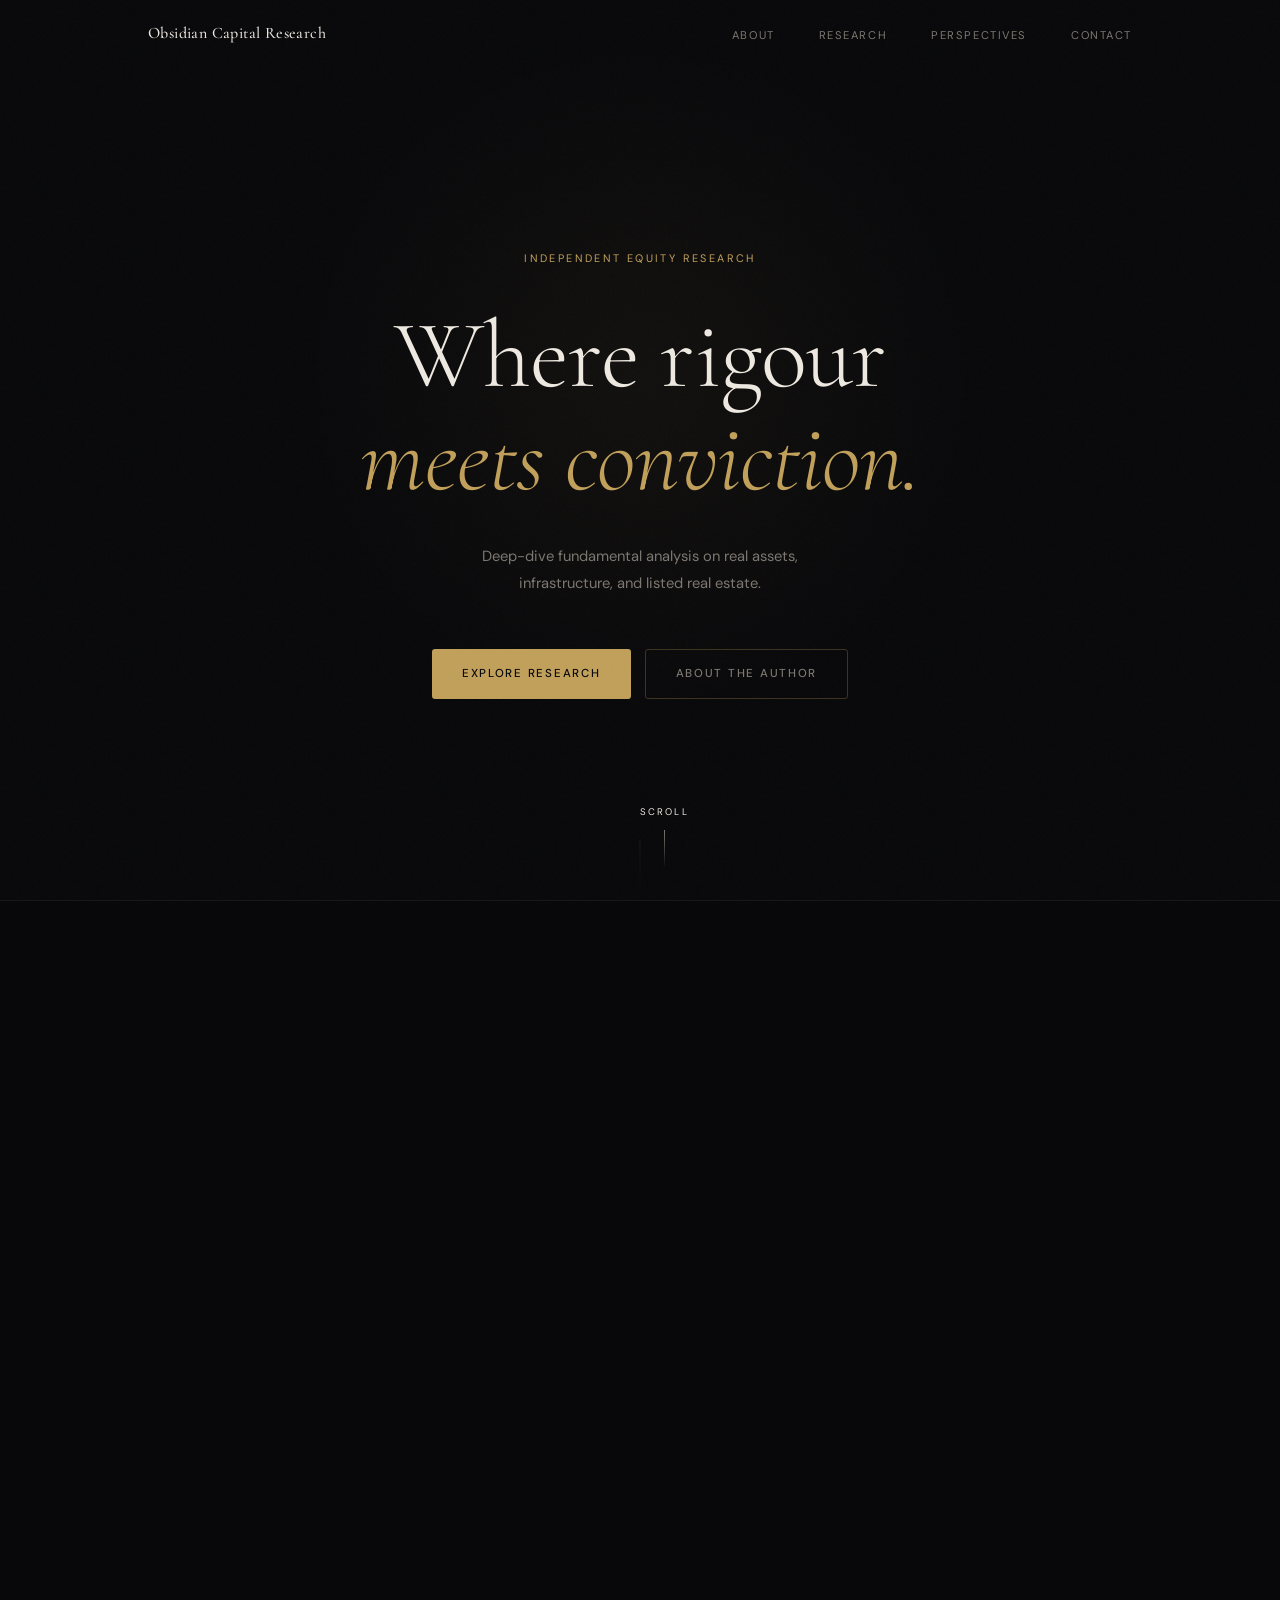
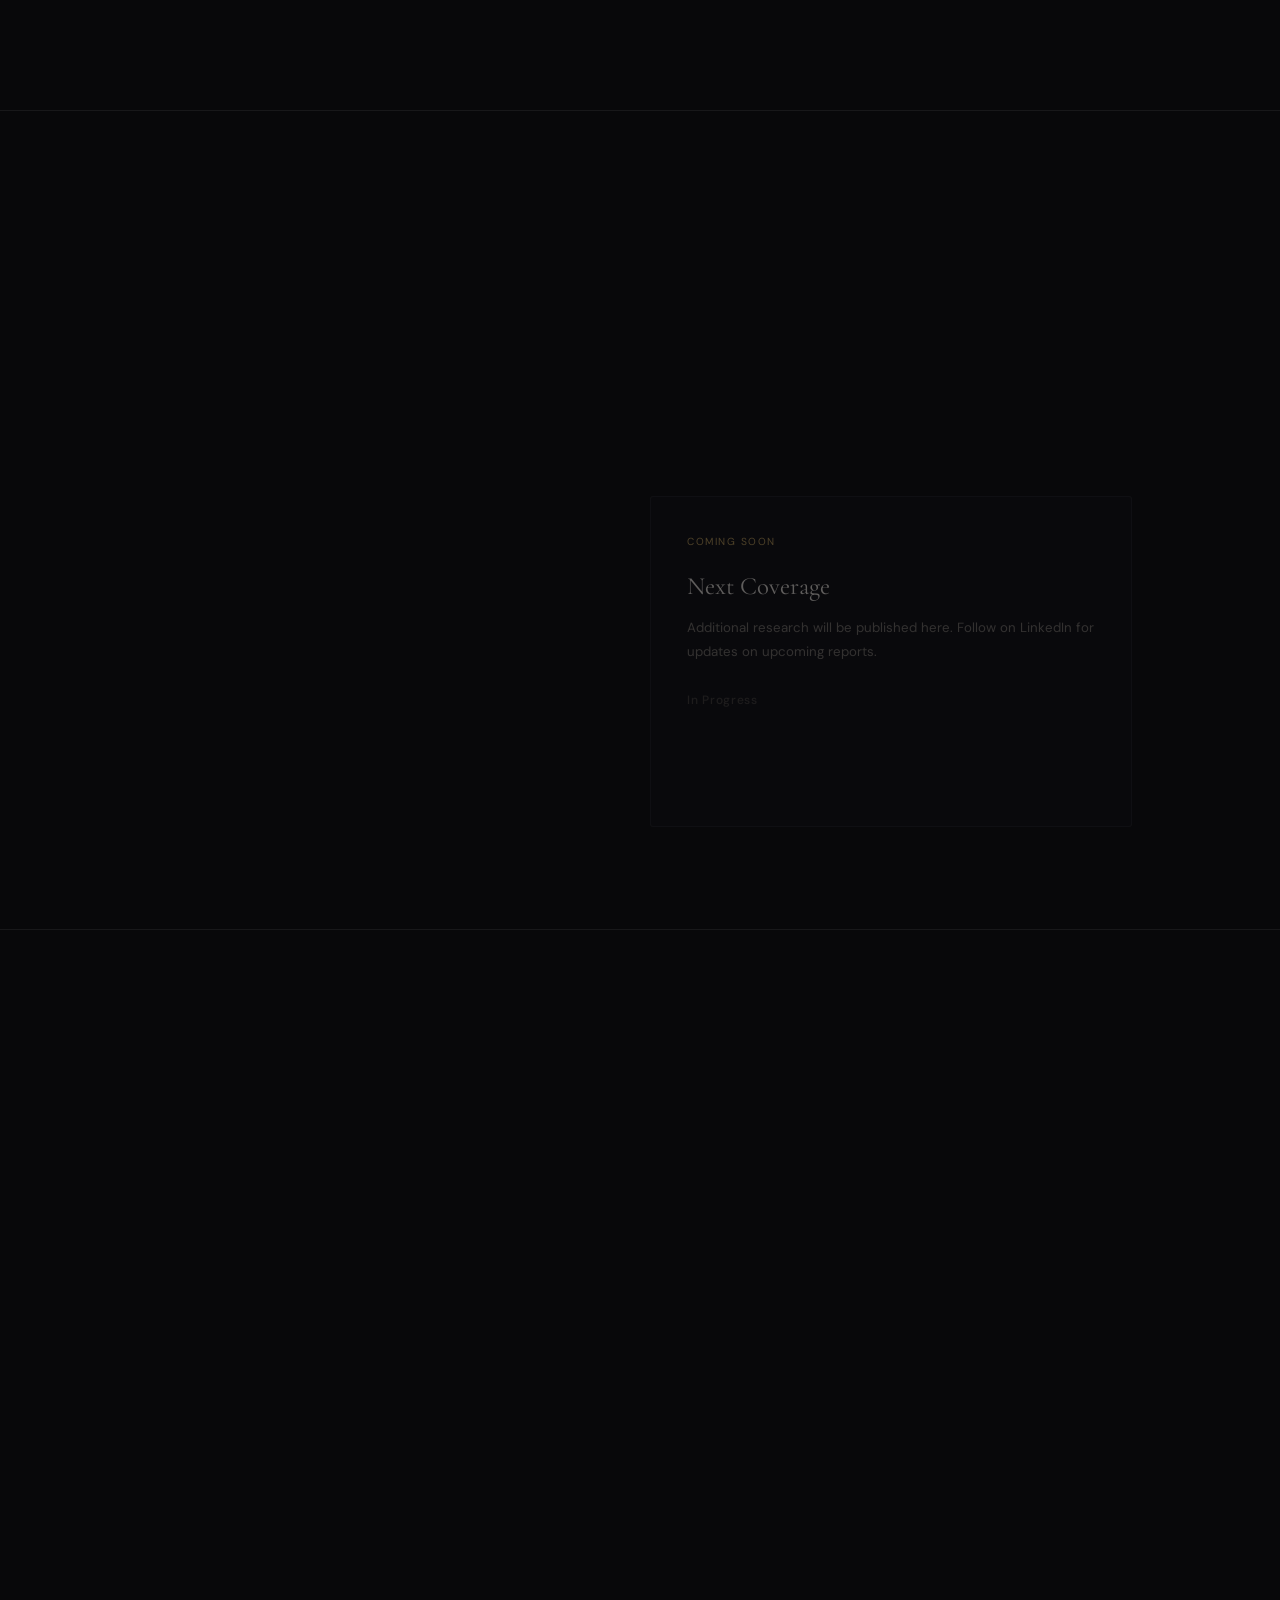
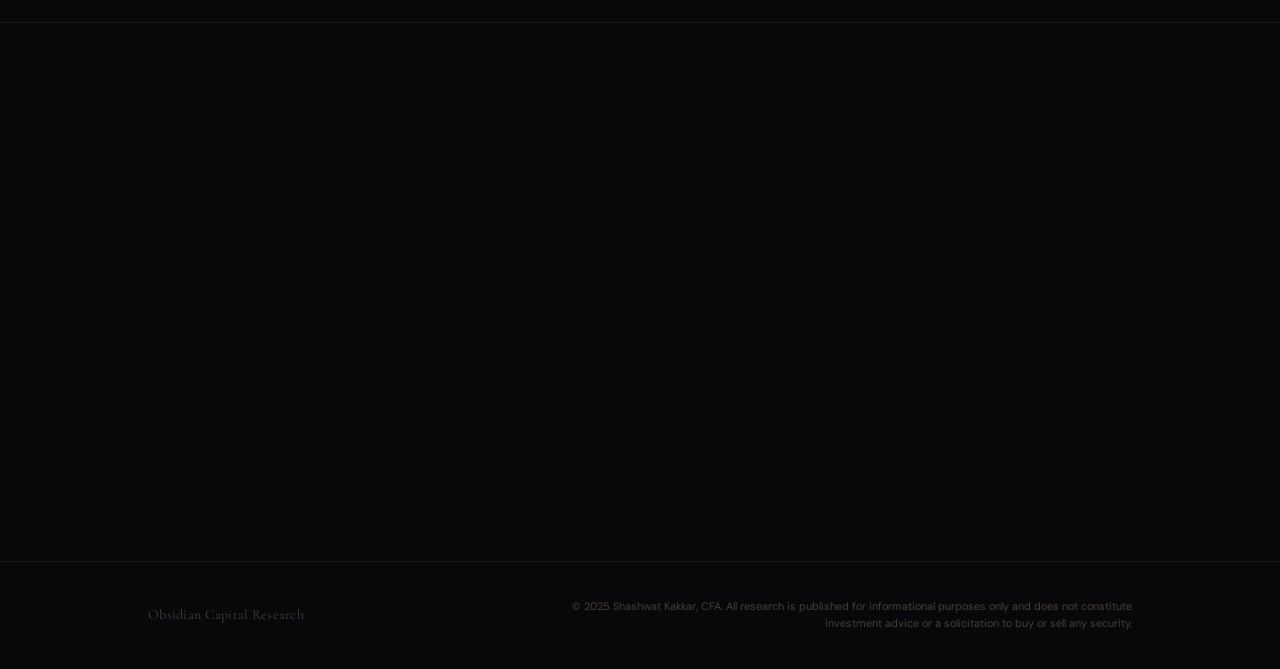
==== index.html @ 9e5a02a2 "Add files via upload" ====
<!DOCTYPE html>
<html lang="en">
<head>
  <meta charset="UTF-8" />
  <meta name="viewport" content="width=device-width, initial-scale=1.0" />
  <title>Obsidian Capital Research | Independent Equity Research</title>
  <meta name="description" content="Independent, institutional-grade equity research on real assets, infrastructure, and listed real estate. By Shashwat Kakkar, CFA." />
  <meta name="author" content="Shashwat Kakkar, CFA" />
  <!-- Open Graph -->
  <meta property="og:title" content="Obsidian Capital Research" />
  <meta property="og:description" content="Independent equity research on real assets, infrastructure, and listed real estate." />
  <meta property="og:type" content="website" />
  <meta property="og:url" content="https://obsidian-capital-research.com" />
  <!-- Fonts -->
  <link rel="preconnect" href="https://fonts.googleapis.com" />
  <link rel="preconnect" href="https://fonts.gstatic.com" crossorigin />
  <link href="https://fonts.googleapis.com/css2?family=Cormorant+Garamond:ital,wght@0,300;0,400;0,500;1,300;1,400&family=DM+Sans:ital,wght@0,300;0,400;0,500;1,400&family=JetBrains+Mono:wght@300;400&display=swap" rel="stylesheet" />
  <link rel="stylesheet" href="style.css" />
</head>
<body>

<!-- Grain texture -->
<div class="noise-overlay" aria-hidden="true"></div>

<!-- ======================== NAVIGATION ======================== -->
<nav id="navbar" role="navigation" aria-label="Main">
  <div class="nav-inner">
    <a href="#" class="nav-logo">Obsidian Capital Research</a>
    <ul class="nav-links" role="list">
      <li><a href="#about">About</a></li>
      <li><a href="#research">Research</a></li>
      <li><a href="#perspectives">Perspectives</a></li>
      <li><a href="#contact">Contact</a></li>
    </ul>
    <button class="nav-toggle" id="navToggle" aria-label="Toggle navigation" aria-expanded="false">
      <span></span><span></span><span></span>
    </button>
  </div>
</nav>

<!-- Mobile drawer -->
<div class="mobile-menu" id="mobileMenu" aria-hidden="true">
  <ul role="list">
    <li><a href="#about"          onclick="closeMobileMenu()">About</a></li>
    <li><a href="#research"       onclick="closeMobileMenu()">Research</a></li>
    <li><a href="#perspectives"   onclick="closeMobileMenu()">Perspectives</a></li>
    <li><a href="#contact"        onclick="closeMobileMenu()">Contact</a></li>
  </ul>
</div>

<!-- ======================== HERO ======================== -->
<section id="hero" aria-label="Introduction">
  <p class="hero-eyebrow fade-in">Independent Equity Research</p>
  <h1 class="hero-title fade-in delay-1">
    Where rigour<br>
    <em>meets conviction.</em>
  </h1>
  <p class="hero-sub fade-in delay-2">
    Deep-dive fundamental analysis on real assets,<br>infrastructure, and listed real estate.
  </p>
  <div class="hero-actions fade-in delay-3">
    <a href="#research" class="btn btn-primary">Explore Research</a>
    <a href="#about"    class="btn btn-ghost">About the Author</a>
  </div>
  <div class="hero-scroll-hint fade-in delay-4" aria-hidden="true">
    <span>Scroll</span>
    <div class="scroll-line"></div>
  </div>
</section>

<!-- ======================== ABOUT ======================== -->
<section id="about" aria-label="About">
  <div class="container">
    <div class="section-label reveal">About</div>
    <div class="about-grid">
      <div class="about-text reveal">
        <h2 class="section-title">Shashwat Kakkar, <em>CFA</em></h2>
        <p>
          I am a finance professional and CFA charterholder with hands-on experience in corporate finance, debt restructuring, and banking relationships at a manufacturing business I help run. My work at the intersection of operations and structured finance has given me a grounded, first-principles understanding of how capital is deployed and how businesses actually function — beyond the spreadsheet.
        </p>
        <p>
          Obsidian Capital Research is my independent research platform: a growing portfolio of deep-dive equity analysis focused on real assets, infrastructure, and listed real estate. Every report is authored to institutional standards — transparent assumptions, rigorous methodology, and a clear, defensible investment thesis.
        </p>
        <p>
          My long-term focus is on real and alternative assets in high-growth markets, particularly the UAE and broader Asia. I am currently seeking an analyst role at an investment institution where I can contribute meaningfully and continue building expertise in this space.
        </p>
      </div>
      <div class="about-credentials reveal reveal-delay-2">
        <div class="credential-item">
          <span class="credential-value">CFA</span>
          <span class="credential-label">Charterholder — All 3 Levels, First Attempt</span>
        </div>
        <div class="credential-item">
          <span class="credential-value">BBA</span>
          <span class="credential-label">Financial Management</span>
        </div>
        <div class="credential-item">
          <span class="credential-value">5+</span>
          <span class="credential-label">Years in Corporate Finance &amp; Structured Debt</span>
        </div>
        <div class="credential-item">
          <span class="credential-value">Focus</span>
          <span class="credential-label">Real Assets · Infrastructure · REITs</span>
        </div>
      </div>
    </div>
  </div>
</section>

<!-- ======================== RESEARCH ======================== -->
<section id="research" aria-label="Research">
  <div class="container">
    <div class="section-label reveal">Research Coverage</div>
    <h2 class="section-title reveal">Reports &amp; Models</h2>
    <p class="section-sub reveal">
      Institutional-grade equity research. Each report is accompanied by a full financial model available for download.
    </p>

    <div class="research-grid">

      <!-- Embassy Office Parks REIT -->
      <a href="embassy-reit.html" class="research-card reveal">
        <div class="card-meta">
          <span class="card-sector">Listed REIT &nbsp;·&nbsp; India</span>
          <span class="card-date">Apr 2025</span>
        </div>
        <h3 class="card-title">Embassy Office Parks REIT</h3>
        <p class="card-desc">
          A comprehensive fundamental analysis of India's largest office REIT — covering NOI, FFO/AFFO, NAV, debt structure, and full DCF and relative valuation with scenario analysis.
        </p>
        <div class="card-tags">
          <span class="tag">DCF</span>
          <span class="tag">NAV</span>
          <span class="tag">FFO / AFFO</span>
          <span class="tag">Real Assets</span>
          <span class="tag">India</span>
        </div>
        <div class="card-cta">
          Read Report <span class="arrow">→</span>
        </div>
      </a>

      <!-- Placeholder — next coverage -->
      <div class="research-card research-card--soon reveal reveal-delay-2">
        <div class="card-meta">
          <span class="card-sector">Coming Soon</span>
        </div>
        <h3 class="card-title">Next Coverage</h3>
        <p class="card-desc">
          Additional research will be published here. Follow on LinkedIn for updates on upcoming reports.
        </p>
        <div class="card-cta muted">In Progress</div>
      </div>

    </div>
  </div>
</section>

<!-- ======================== PERSPECTIVES ======================== -->
<section id="perspectives" aria-label="Perspectives">
  <div class="container">
    <div class="section-label reveal">Perspectives</div>
    <h2 class="section-title reveal">Notes &amp; Essays</h2>
    <p class="section-sub reveal">
      Occasional writing on markets, capital allocation, geopolitics, philosophy, and the longer arc of things.
    </p>
    <div class="blog-placeholder reveal">
      <p>Essays forthcoming.</p>
      <p style="margin-top:8px; font-size:0.76rem; opacity:0.6;">Thoughts in formation. Check back soon.</p>
    </div>
  </div>
</section>

<!-- ======================== CONTACT ======================== -->
<section id="contact" aria-label="Contact">
  <div class="container">
    <div class="section-label reveal">Contact</div>
    <h2 class="section-title reveal">Get in Touch</h2>
    <p class="section-sub reveal">
      Available for research discussions, analyst opportunities,<br>
      or a conversation about real assets and markets.
    </p>
    <div class="contact-links reveal">
      <!-- UPDATE: Replace with your actual email address -->
      <a href="mailto:shashwat@obsidian-capital-research.com" class="contact-link">
        <span class="contact-icon" aria-hidden="true">✉</span>
        <span>Email</span>
      </a>
      <!-- UPDATE: Verify your LinkedIn URL slug below -->
      <a href="https://www.linkedin.com/in/shashwat-kakkar" target="_blank" rel="noopener noreferrer" class="contact-link">
        <span class="contact-icon" aria-hidden="true" style="font-family: var(--font-body); font-weight:600; font-size:0.9rem;">in</span>
        <span>LinkedIn</span>
      </a>
    </div>
  </div>
</section>

<!-- ======================== FOOTER ======================== -->
<footer>
  <div class="container footer-inner">
    <span class="footer-logo">Obsidian Capital Research</span>
    <span class="footer-copy">
      © 2025 Shashwat Kakkar, CFA. All research is published for informational purposes only
      and does not constitute investment advice or a solicitation to buy or sell any security.
    </span>
  </div>
</footer>

<script src="js/main.js"></script>
</body>
</html>
---- style.css ----
/* ================================================================
   OBSIDIAN CAPITAL RESEARCH — style.css
   Shared styles across all pages
   ================================================================ */

/* ---- Variables ---- */
:root {
  --bg:            #08080a;
  --bg-surface:    #0f0f12;
  --bg-elevated:   #16161c;
  --border:        rgba(255, 255, 255, 0.065);
  --border-gold:   rgba(193, 160, 90, 0.28);

  --text-primary:  #eee9e1;
  --text-secondary:#7c7770;
  --text-muted:    #44403c;

  --accent:        #c1a05a;
  --accent-light:  #d4b47a;
  --accent-dim:    rgba(193, 160, 90, 0.1);

  --font-display:  'Cormorant Garamond', Georgia, serif;
  --font-body:     'DM Sans', sans-serif;
  --font-mono:     'JetBrains Mono', monospace;

  --nav-height:    68px;
  --container:     1080px;
  --section-pad:   130px;
  --radius:        3px;
}

/* ---- Reset ---- */
*, *::before, *::after { box-sizing: border-box; margin: 0; padding: 0; }
html { scroll-behavior: smooth; }
body {
  background: var(--bg);
  color: var(--text-primary);
  font-family: var(--font-body);
  font-size: 16px;
  line-height: 1.7;
  overflow-x: hidden;
  -webkit-font-smoothing: antialiased;
  -moz-osx-font-smoothing: grayscale;
}
a { color: inherit; text-decoration: none; }
ul { list-style: none; }
img { display: block; max-width: 100%; }

/* ---- Noise Overlay (obsidian grain) ---- */
.noise-overlay {
  position: fixed;
  inset: 0;
  pointer-events: none;
  z-index: 999;
  opacity: 0.028;
  background-image: url("data:image/svg+xml,%3Csvg viewBox='0 0 512 512' xmlns='http://www.w3.org/2000/svg'%3E%3Cfilter id='n'%3E%3CfeTurbulence type='fractalNoise' baseFrequency='0.75' numOctaves='4' stitchTiles='stitch'/%3E%3C/filter%3E%3Crect width='100%25' height='100%25' filter='url(%23n)'/%3E%3C/svg%3E");
  background-size: 200px 200px;
}

/* ---- Container ---- */
.container {
  max-width: var(--container);
  margin: 0 auto;
  padding: 0 48px;
}

/* ---- Navigation ---- */
#navbar {
  position: fixed;
  top: 0; left: 0; right: 0;
  z-index: 100;
  height: var(--nav-height);
  transition: background 0.4s ease, border-color 0.4s ease, backdrop-filter 0.4s;
  border-bottom: 1px solid transparent;
}
#navbar.scrolled {
  background: rgba(8, 8, 10, 0.88);
  backdrop-filter: blur(20px);
  -webkit-backdrop-filter: blur(20px);
  border-bottom-color: var(--border);
}
.nav-inner {
  max-width: var(--container);
  margin: 0 auto;
  padding: 0 48px;
  height: 100%;
  display: flex;
  align-items: center;
  justify-content: space-between;
}
.nav-logo {
  font-family: var(--font-display);
  font-size: 1rem;
  font-weight: 500;
  letter-spacing: 0.025em;
  color: var(--text-primary);
  transition: color 0.25s;
  flex-shrink: 0;
}
.nav-logo:hover { color: var(--accent); }

.nav-links {
  display: flex;
  gap: 44px;
  align-items: center;
}
.nav-links a {
  font-size: 0.7rem;
  font-weight: 400;
  letter-spacing: 0.14em;
  text-transform: uppercase;
  color: var(--text-secondary);
  transition: color 0.25s;
  position: relative;
}
.nav-links a::after {
  content: '';
  position: absolute;
  bottom: -3px;
  left: 0; right: 0;
  height: 1px;
  background: var(--accent);
  transform: scaleX(0);
  transition: transform 0.3s ease;
}
.nav-links a:hover,
.nav-links a.active { color: var(--text-primary); }
.nav-links a.active::after,
.nav-links a:hover::after { transform: scaleX(1); }

/* Mobile toggle */
.nav-toggle {
  display: none;
  flex-direction: column;
  gap: 5px;
  background: none;
  border: none;
  cursor: pointer;
  padding: 6px;
}
.nav-toggle span {
  display: block;
  width: 22px;
  height: 1px;
  background: var(--text-primary);
  transition: transform 0.3s ease, opacity 0.3s ease;
}
.nav-toggle.open span:nth-child(1) { transform: translateY(6px) rotate(45deg); }
.nav-toggle.open span:nth-child(2) { opacity: 0; }
.nav-toggle.open span:nth-child(3) { transform: translateY(-6px) rotate(-45deg); }
.nav-toggle span:nth-child(3) { width: 16px; }

/* Mobile Menu */
.mobile-menu {
  position: fixed;
  top: var(--nav-height); left: 0; right: 0;
  background: var(--bg-surface);
  border-bottom: 1px solid var(--border);
  z-index: 99;
  transform: translateY(-110%);
  opacity: 0;
  transition: transform 0.35s cubic-bezier(0.22, 1, 0.36, 1), opacity 0.35s;
  pointer-events: none;
}
.mobile-menu.open {
  transform: translateY(0);
  opacity: 1;
  pointer-events: auto;
}
.mobile-menu ul {
  padding: 28px 48px 32px;
  display: flex;
  flex-direction: column;
  gap: 22px;
}
.mobile-menu a {
  font-size: 0.78rem;
  letter-spacing: 0.12em;
  text-transform: uppercase;
  color: var(--text-secondary);
  transition: color 0.2s;
}
.mobile-menu a:hover { color: var(--text-primary); }

/* ---- Animations ---- */
.fade-in {
  opacity: 0;
  transform: translateY(20px);
  animation: fadeUp 1s cubic-bezier(0.22, 1, 0.36, 1) forwards;
}
.delay-1 { animation-delay: 0.12s; }
.delay-2 { animation-delay: 0.24s; }
.delay-3 { animation-delay: 0.36s; }
.delay-4 { animation-delay: 0.52s; }

@keyframes fadeUp {
  to { opacity: 1; transform: translateY(0); }
}

/* Scroll reveal */
.reveal {
  opacity: 0;
  transform: translateY(28px);
  transition: opacity 0.85s cubic-bezier(0.22, 1, 0.36, 1),
              transform 0.85s cubic-bezier(0.22, 1, 0.36, 1);
}
.reveal.visible { opacity: 1; transform: translateY(0); }
.reveal-delay-1 { transition-delay: 0.1s; }
.reveal-delay-2 { transition-delay: 0.2s; }
.reveal-delay-3 { transition-delay: 0.3s; }

/* ---- Hero ---- */
#hero {
  min-height: 100vh;
  display: flex;
  flex-direction: column;
  align-items: center;
  justify-content: center;
  text-align: center;
  padding: calc(var(--nav-height) + 80px) 48px 100px;
  position: relative;
}
/* Radial gold glow behind hero */
#hero::before {
  content: '';
  position: absolute;
  top: 42%;
  left: 50%;
  transform: translate(-50%, -50%);
  width: 700px;
  height: 700px;
  background: radial-gradient(ellipse at center, rgba(193,160,90,0.055) 0%, transparent 68%);
  pointer-events: none;
}
/* Subtle bottom separator */
#hero::after {
  content: '';
  position: absolute;
  bottom: 0;
  left: 50%;
  transform: translateX(-50%);
  width: 1px;
  height: 60px;
  background: linear-gradient(to bottom, var(--border), transparent);
}

.hero-eyebrow {
  font-size: 0.68rem;
  letter-spacing: 0.22em;
  text-transform: uppercase;
  color: var(--accent);
  margin-bottom: 36px;
}
.hero-title {
  font-family: var(--font-display);
  font-size: clamp(3.2rem, 7.5vw, 6.2rem);
  font-weight: 300;
  line-height: 1.08;
  letter-spacing: -0.01em;
  color: var(--text-primary);
  margin-bottom: 32px;
}
.hero-title em {
  font-style: italic;
  color: var(--accent);
}
.hero-sub {
  font-size: 0.92rem;
  color: var(--text-secondary);
  line-height: 1.85;
  margin-bottom: 52px;
  max-width: 440px;
}
.hero-actions {
  display: flex;
  gap: 14px;
  justify-content: center;
  flex-wrap: wrap;
}

/* ---- Buttons ---- */
.btn {
  display: inline-flex;
  align-items: center;
  justify-content: center;
  font-family: var(--font-body);
  font-size: 0.72rem;
  font-weight: 500;
  letter-spacing: 0.15em;
  text-transform: uppercase;
  padding: 14px 30px;
  border-radius: var(--radius);
  border: none;
  cursor: pointer;
  transition: transform 0.2s ease, box-shadow 0.2s ease, background 0.2s ease;
}
.btn-primary {
  background: var(--accent);
  color: var(--bg);
}
.btn-primary:hover {
  background: var(--accent-light);
  transform: translateY(-1px);
  box-shadow: 0 8px 28px rgba(193, 160, 90, 0.22);
}
.btn-ghost {
  border: 1px solid var(--border-gold);
  color: var(--text-secondary);
  background: transparent;
}
.btn-ghost:hover {
  border-color: var(--accent);
  color: var(--text-primary);
  transform: translateY(-1px);
}

/* Scroll hint */
.hero-scroll-hint {
  position: absolute;
  bottom: 32px;
  left: 50%;
  transform: translateX(-50%);
  display: flex;
  flex-direction: column;
  align-items: center;
  gap: 10px;
  opacity: 0.3;
  pointer-events: none;
}
.hero-scroll-hint span {
  font-size: 0.6rem;
  letter-spacing: 0.22em;
  text-transform: uppercase;
}
.scroll-line {
  width: 1px;
  height: 38px;
  background: linear-gradient(to bottom, var(--text-secondary), transparent);
  animation: scrollPulse 2.2s ease-in-out infinite;
}
@keyframes scrollPulse {
  0%, 100% { opacity: 0.3; transform: scaleY(1); }
  50% { opacity: 1; transform: scaleY(1.1); }
}

/* ---- Sections ---- */
section { padding: var(--section-pad) 0; position: relative; }

.section-label {
  font-size: 0.64rem;
  letter-spacing: 0.22em;
  text-transform: uppercase;
  color: var(--accent);
  margin-bottom: 18px;
  display: flex;
  align-items: center;
  gap: 14px;
}
.section-label::before {
  content: '';
  display: inline-block;
  width: 24px;
  height: 1px;
  background: var(--accent);
  opacity: 0.6;
}

.section-title {
  font-family: var(--font-display);
  font-size: clamp(2rem, 4vw, 3.1rem);
  font-weight: 300;
  line-height: 1.15;
  color: var(--text-primary);
  margin-bottom: 18px;
}
.section-title em {
  font-style: italic;
  color: var(--accent);
}
.section-sub {
  font-size: 0.88rem;
  color: var(--text-secondary);
  max-width: 520px;
  margin-bottom: 64px;
  line-height: 1.85;
}

/* Section top border */
section:not(#hero) {
  border-top: 1px solid var(--border);
}

/* ---- About Section ---- */
.about-grid {
  display: grid;
  grid-template-columns: 1fr 300px;
  gap: 88px;
  align-items: start;
}
.about-text p {
  font-size: 0.92rem;
  color: var(--text-secondary);
  line-height: 1.95;
  margin-bottom: 22px;
}
.about-credentials {
  border-left: 1px solid var(--border);
  padding-left: 44px;
}
.credential-item {
  padding: 22px 0;
  border-bottom: 1px solid var(--border);
}
.credential-item:first-child { padding-top: 0; }
.credential-item:last-child { border-bottom: none; }
.credential-value {
  display: block;
  font-family: var(--font-display);
  font-size: 1.75rem;
  font-weight: 400;
  color: var(--text-primary);
  margin-bottom: 4px;
  line-height: 1;
}
.credential-label {
  font-size: 0.75rem;
  color: var(--text-secondary);
  line-height: 1.5;
}

/* ---- Research Grid ---- */
.research-grid {
  display: grid;
  grid-template-columns: repeat(auto-fill, minmax(340px, 1fr));
  gap: 20px;
}
.research-card {
  display: block;
  background: var(--bg-surface);
  border: 1px solid var(--border);
  border-radius: var(--radius);
  padding: 36px;
  transition: border-color 0.3s, transform 0.3s cubic-bezier(0.22,1,0.36,1), box-shadow 0.3s;
}
a.research-card:hover {
  border-color: var(--border-gold);
  transform: translateY(-5px);
  box-shadow: 0 24px 52px rgba(0,0,0,0.45);
}
.research-card--soon {
  opacity: 0.38;
  cursor: default;
}

.card-meta {
  display: flex;
  justify-content: space-between;
  align-items: center;
  margin-bottom: 22px;
}
.card-sector {
  font-size: 0.64rem;
  letter-spacing: 0.15em;
  text-transform: uppercase;
  color: var(--accent);
}
.card-date {
  font-family: var(--font-mono);
  font-size: 0.68rem;
  color: var(--text-muted);
}
.card-title {
  font-family: var(--font-display);
  font-size: 1.55rem;
  font-weight: 400;
  color: var(--text-primary);
  margin-bottom: 14px;
  line-height: 1.2;
}
.card-desc {
  font-size: 0.83rem;
  color: var(--text-secondary);
  line-height: 1.8;
  margin-bottom: 26px;
}
.card-tags {
  display: flex;
  flex-wrap: wrap;
  gap: 7px;
  margin-bottom: 30px;
}
.tag {
  font-size: 0.62rem;
  letter-spacing: 0.1em;
  text-transform: uppercase;
  color: var(--text-muted);
  border: 1px solid var(--border);
  padding: 3px 9px;
  border-radius: 2px;
}
.card-cta {
  font-size: 0.75rem;
  font-weight: 500;
  letter-spacing: 0.06em;
  color: var(--accent);
  display: flex;
  align-items: center;
  gap: 8px;
}
.card-cta .arrow { transition: transform 0.22s ease; }
a.research-card:hover .arrow { transform: translateX(5px); }
.card-cta.muted { color: var(--text-muted); }

/* ---- Perspectives / Blog ---- */
.blog-placeholder {
  border: 1px dashed var(--border);
  border-radius: var(--radius);
  padding: 72px 48px;
  text-align: center;
  color: var(--text-muted);
  font-size: 0.84rem;
  font-style: italic;
  line-height: 2;
}

/* ---- Contact ---- */
.contact-links {
  display: flex;
  gap: 16px;
  flex-wrap: wrap;
}
.contact-link {
  display: inline-flex;
  align-items: center;
  gap: 12px;
  padding: 15px 28px;
  border: 1px solid var(--border);
  border-radius: var(--radius);
  font-size: 0.72rem;
  letter-spacing: 0.12em;
  text-transform: uppercase;
  color: var(--text-secondary);
  transition: border-color 0.25s, color 0.25s, background 0.25s;
}
.contact-link:hover {
  border-color: var(--border-gold);
  color: var(--text-primary);
  background: var(--accent-dim);
}
.contact-icon {
  font-size: 1rem;
  color: var(--accent);
  line-height: 1;
}

/* ---- Footer ---- */
footer {
  border-top: 1px solid var(--border);
  padding: 36px 0;
}
.footer-inner {
  display: flex;
  justify-content: space-between;
  align-items: center;
  flex-wrap: wrap;
  gap: 14px;
}
.footer-logo {
  font-family: var(--font-display);
  font-size: 0.88rem;
  color: var(--text-muted);
  letter-spacing: 0.02em;
}
.footer-copy {
  font-size: 0.68rem;
  color: var(--text-muted);
  max-width: 580px;
  text-align: right;
  line-height: 1.6;
}

/* ---- Responsive ---- */
@media (max-width: 880px) {
  :root { --section-pad: 88px; }
  .about-grid { grid-template-columns: 1fr; gap: 48px; }
  .about-credentials {
    border-left: none; padding-left: 0;
    border-top: 1px solid var(--border); padding-top: 40px;
    display: grid; grid-template-columns: 1fr 1fr; gap: 0;
  }
  .credential-item { border-right: 1px solid var(--border); padding: 16px 24px 16px 0; }
  .credential-item:nth-child(even) { border-right: none; padding-left: 24px; }
  .footer-inner { flex-direction: column; align-items: flex-start; }
  .footer-copy { text-align: left; max-width: 100%; }
}

@media (max-width: 600px) {
  :root { --section-pad: 64px; }
  .container, .nav-inner { padding-left: 24px; padding-right: 24px; }
  .nav-links { display: none; }
  .nav-toggle { display: flex; }
  .mobile-menu ul { padding: 28px 24px 32px; }
  .research-grid { grid-template-columns: 1fr; }
  .hero-title { font-size: clamp(2.6rem, 11vw, 3.8rem); }
  .about-credentials { grid-template-columns: 1fr; }
  .credential-item { border-right: none !important; padding-left: 0 !important; }
}
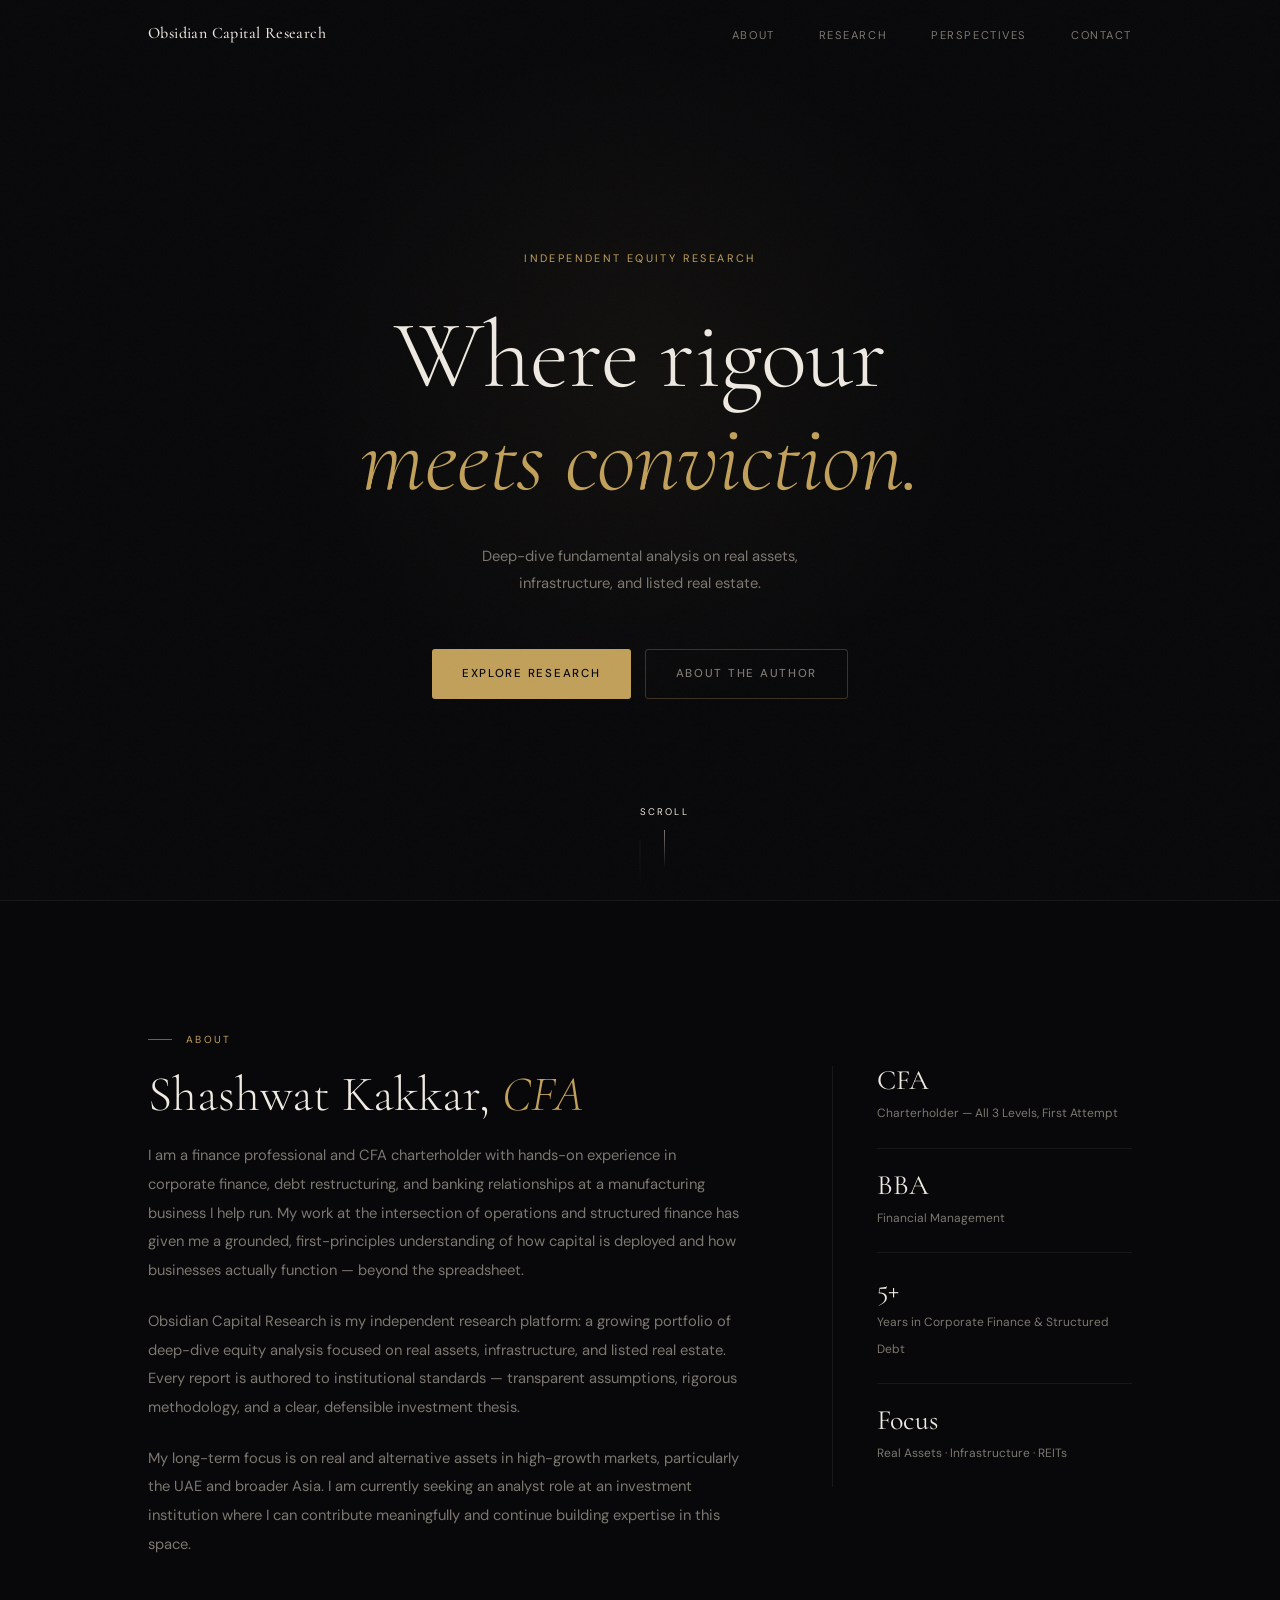
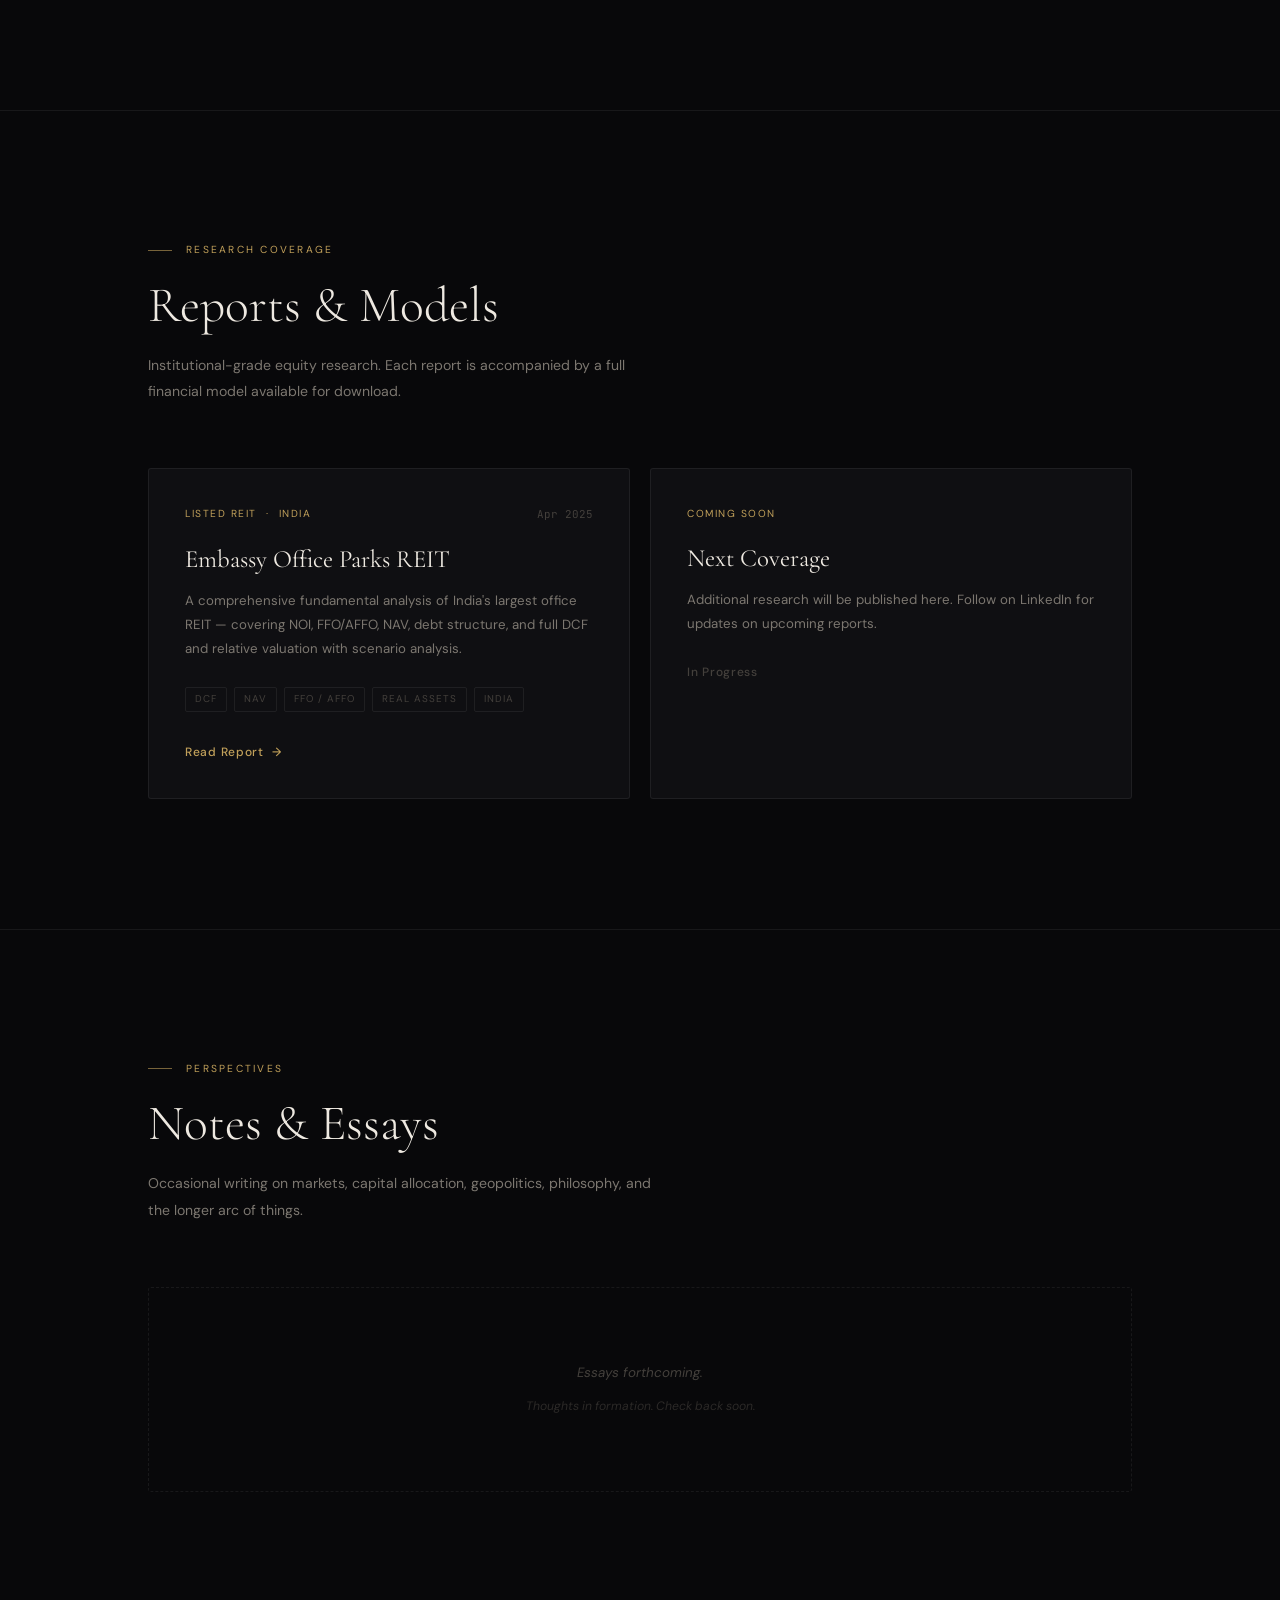
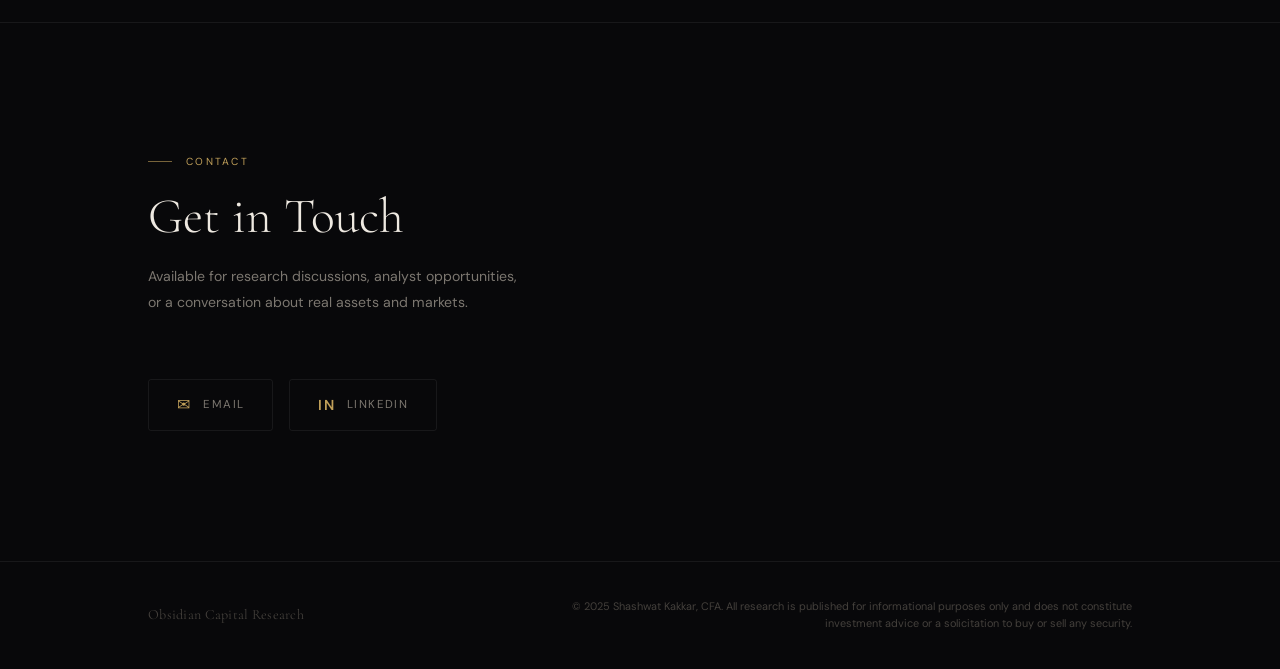
==== commit b5d46e94: "index.html" ====
--- a/index.html
+++ b/index.html
@@ -206,6 +206,6 @@
   </div>
 </footer>
 
-<script src="js/main.js"></script>
+<script src="main.js"></script>
 </body>
 </html>
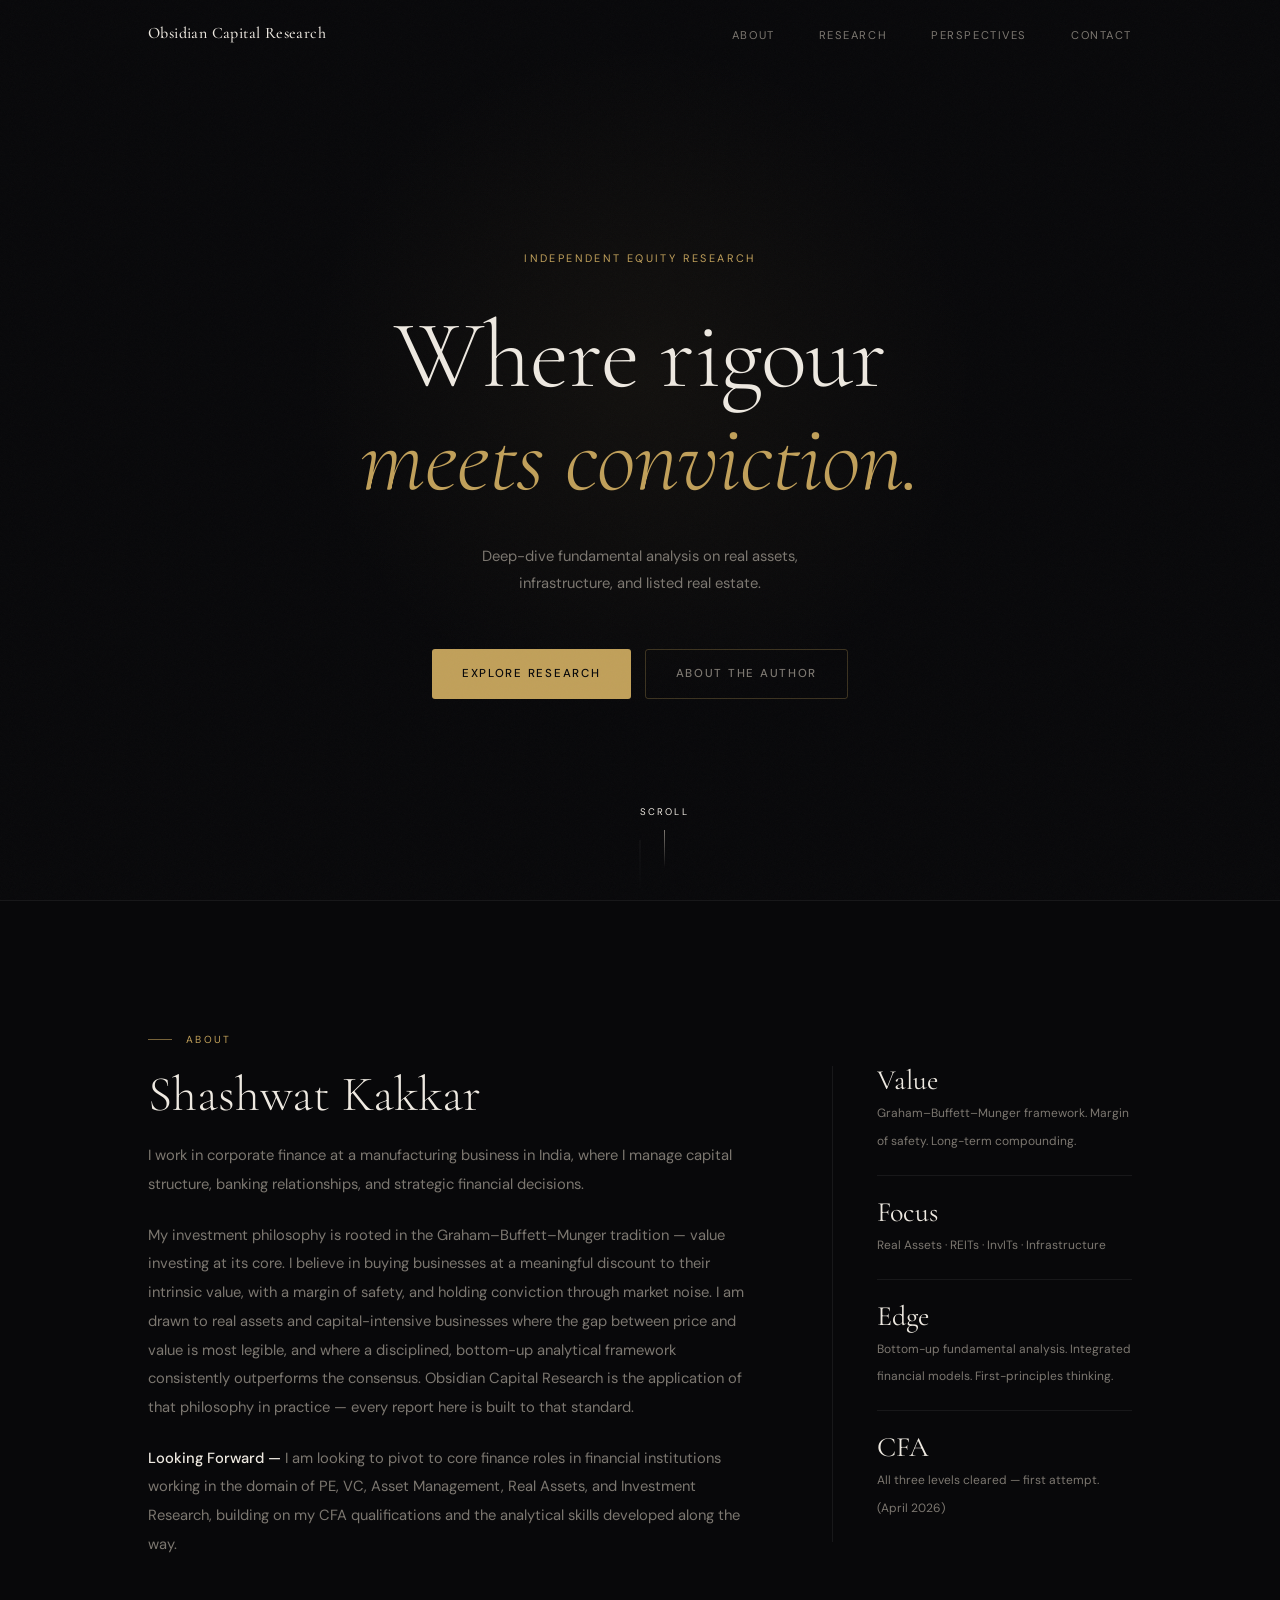
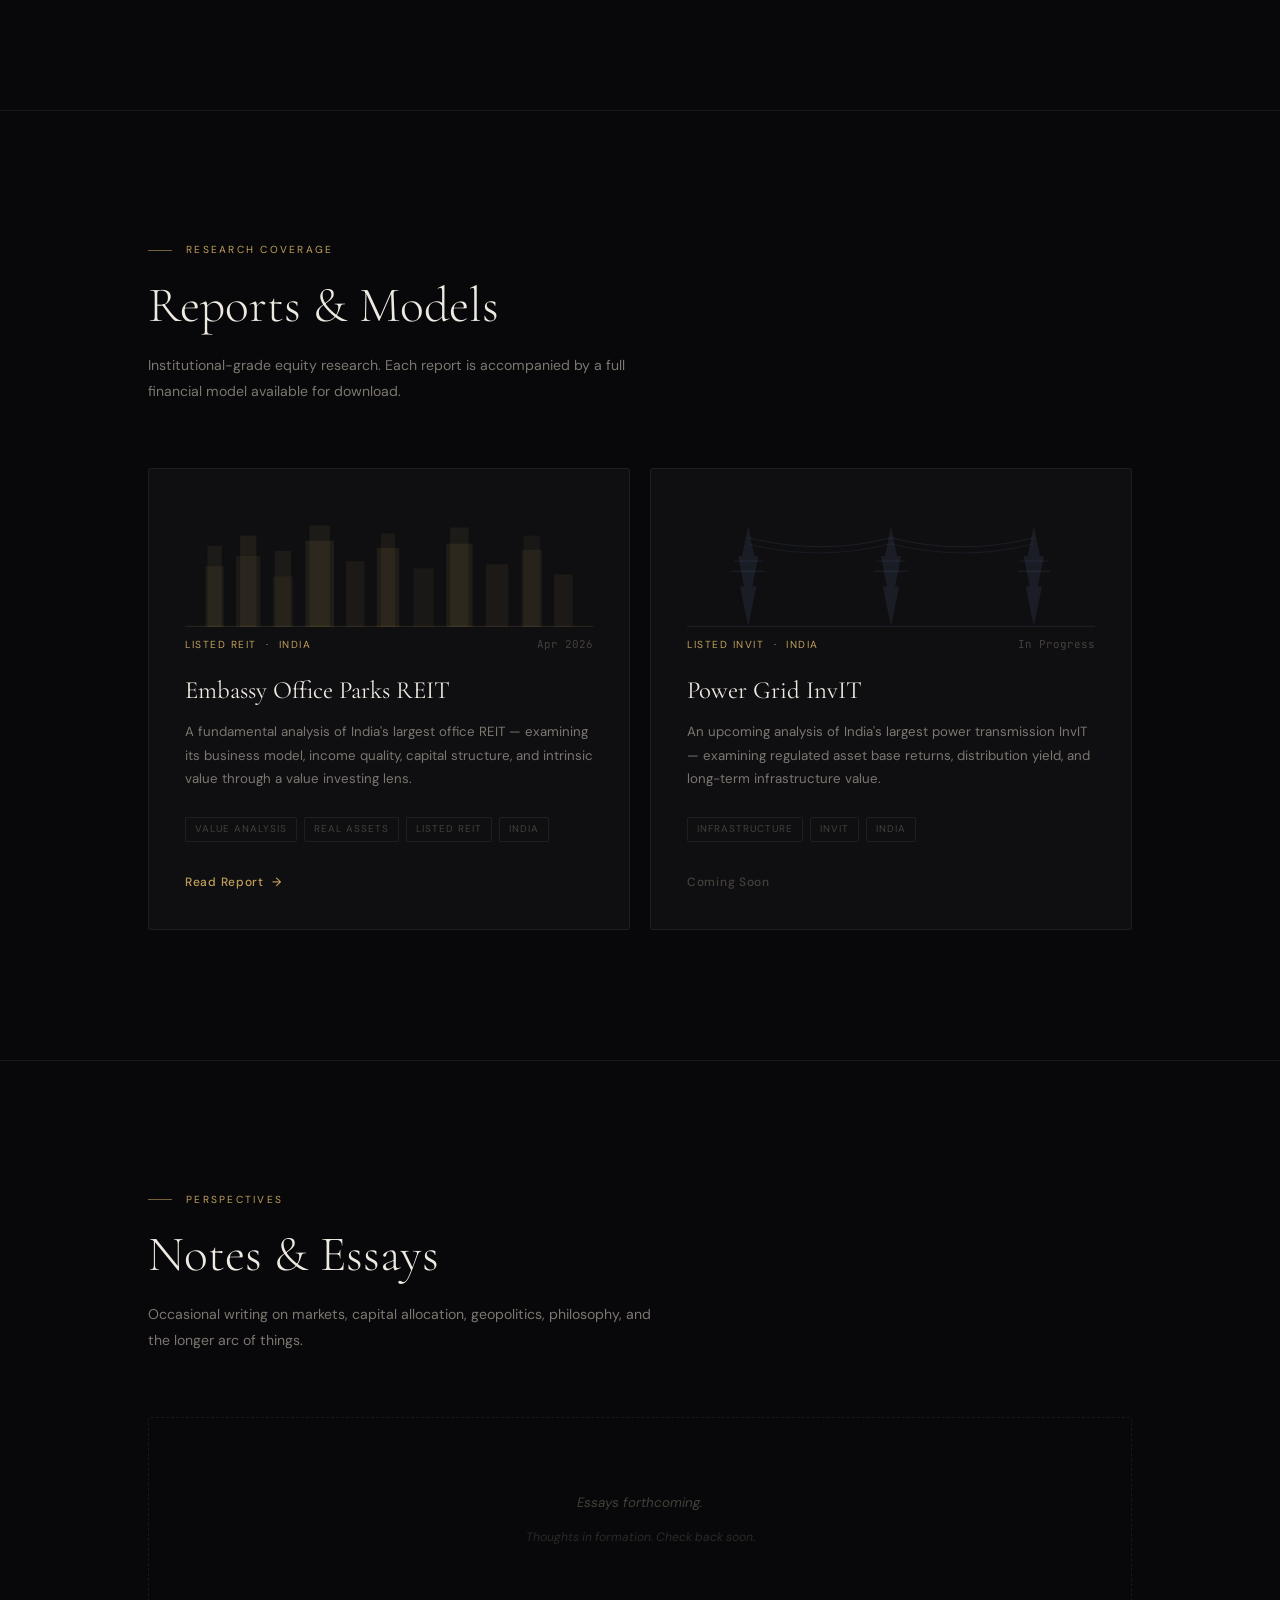
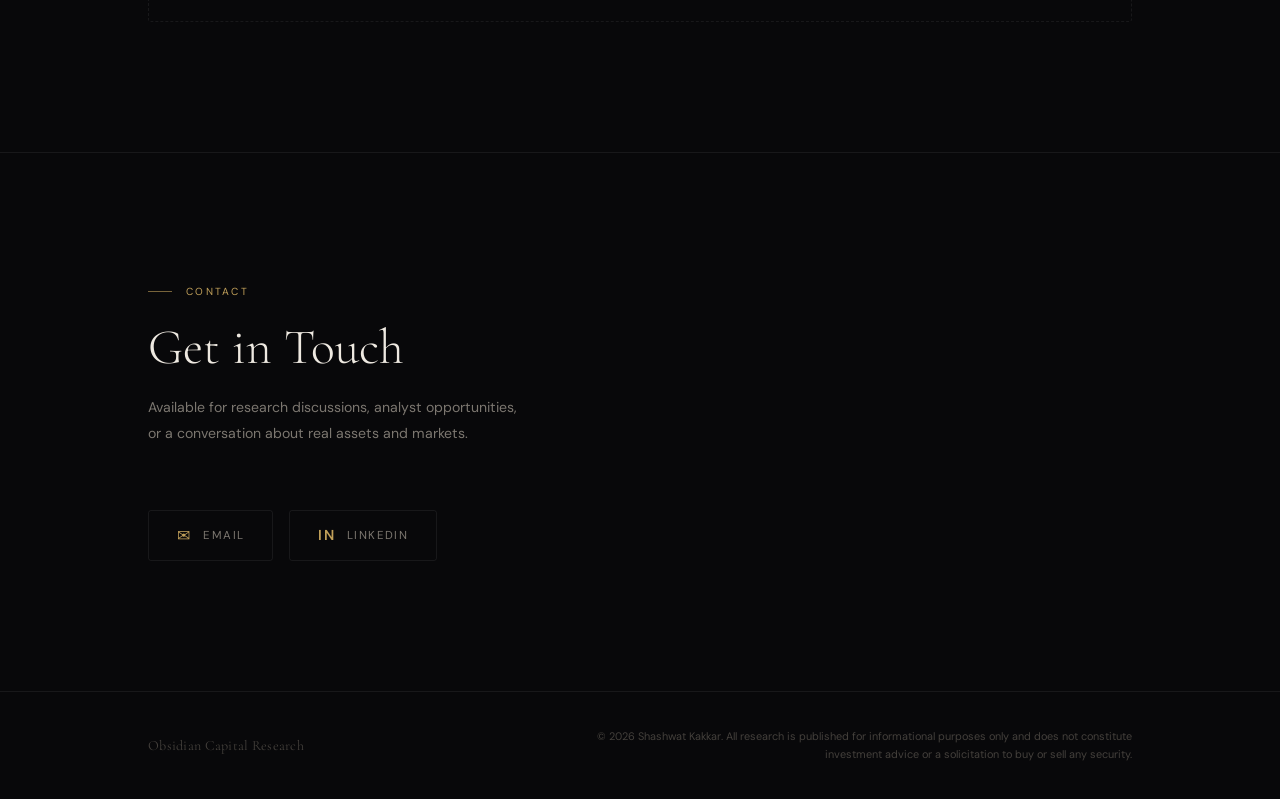
==== commit 65460ad8: "Update index.html" ====
--- a/index.html
+++ b/index.html
@@ -74,33 +74,33 @@
     <div class="section-label reveal">About</div>
     <div class="about-grid">
       <div class="about-text reveal">
-        <h2 class="section-title">Shashwat Kakkar, <em>CFA</em></h2>
+        <h2 class="section-title">Shashwat Kakkar</h2>
         <p>
-          I am a finance professional and CFA charterholder with hands-on experience in corporate finance, debt restructuring, and banking relationships at a manufacturing business I help run. My work at the intersection of operations and structured finance has given me a grounded, first-principles understanding of how capital is deployed and how businesses actually function — beyond the spreadsheet.
+          I work in corporate finance at a manufacturing business in India, where I manage capital structure, banking relationships, and strategic financial decisions.
         </p>
         <p>
-          Obsidian Capital Research is my independent research platform: a growing portfolio of deep-dive equity analysis focused on real assets, infrastructure, and listed real estate. Every report is authored to institutional standards — transparent assumptions, rigorous methodology, and a clear, defensible investment thesis.
+          My investment philosophy is rooted in the Graham–Buffett–Munger tradition — value investing at its core. I believe in buying businesses at a meaningful discount to their intrinsic value, with a margin of safety, and holding conviction through market noise. I am drawn to real assets and capital-intensive businesses where the gap between price and value is most legible, and where a disciplined, bottom-up analytical framework consistently outperforms the consensus. Obsidian Capital Research is the application of that philosophy in practice — every report here is built to that standard.
         </p>
         <p>
-          My long-term focus is on real and alternative assets in high-growth markets, particularly the UAE and broader Asia. I am currently seeking an analyst role at an investment institution where I can contribute meaningfully and continue building expertise in this space.
+          <strong style="color: var(--text-primary); font-weight: 500;">Looking Forward —</strong> I am looking to pivot to core finance roles in financial institutions working in the domain of PE, VC, Asset Management, Real Assets, and Investment Research, building on my CFA qualifications and the analytical skills developed along the way.
         </p>
       </div>
       <div class="about-credentials reveal reveal-delay-2">
         <div class="credential-item">
+          <span class="credential-value">Value</span>
+          <span class="credential-label">Graham–Buffett–Munger framework. Margin of safety. Long-term compounding.</span>
+        </div>
+        <div class="credential-item">
+          <span class="credential-value">Focus</span>
+          <span class="credential-label">Real Assets · REITs · InvITs · Infrastructure</span>
+        </div>
+        <div class="credential-item">
+          <span class="credential-value">Edge</span>
+          <span class="credential-label">Bottom-up fundamental analysis. Integrated financial models. First-principles thinking.</span>
+        </div>
+        <div class="credential-item">
           <span class="credential-value">CFA</span>
-          <span class="credential-label">Charterholder — All 3 Levels, First Attempt</span>
-        </div>
-        <div class="credential-item">
-          <span class="credential-value">BBA</span>
-          <span class="credential-label">Financial Management</span>
-        </div>
-        <div class="credential-item">
-          <span class="credential-value">5+</span>
-          <span class="credential-label">Years in Corporate Finance &amp; Structured Debt</span>
-        </div>
-        <div class="credential-item">
-          <span class="credential-value">Focus</span>
-          <span class="credential-label">Real Assets · Infrastructure · REITs</span>
+          <span class="credential-label">All three levels cleared — first attempt. (April 2026)</span>
         </div>
       </div>
     </div>
@@ -120,19 +120,44 @@
 
       <!-- Embassy Office Parks REIT -->
       <a href="embassy-reit.html" class="research-card reveal">
+        <div class="card-visual card-visual--embassy" aria-hidden="true">
+          <svg class="card-visual-svg" viewBox="0 0 400 120" xmlns="http://www.w3.org/2000/svg" preserveAspectRatio="xMidYMid slice">
+            <rect width="400" height="120" fill="none"/>
+            <!-- Skyline silhouette -->
+            <rect x="20"  y="60" width="18" height="60" fill="rgba(193,160,90,0.08)"/>
+            <rect x="22"  y="40" width="14" height="80" fill="rgba(193,160,90,0.08)"/>
+            <rect x="50"  y="50" width="24" height="70" fill="rgba(193,160,90,0.07)"/>
+            <rect x="54"  y="30" width="16" height="90" fill="rgba(193,160,90,0.09)"/>
+            <rect x="86"  y="70" width="20" height="50" fill="rgba(193,160,90,0.06)"/>
+            <rect x="88"  y="45" width="16" height="75" fill="rgba(193,160,90,0.08)"/>
+            <rect x="118" y="35" width="28" height="85" fill="rgba(193,160,90,0.1)"/>
+            <rect x="122" y="20" width="20" height="100" fill="rgba(193,160,90,0.08)"/>
+            <rect x="158" y="55" width="18" height="65" fill="rgba(193,160,90,0.07)"/>
+            <rect x="188" y="42" width="22" height="78" fill="rgba(193,160,90,0.09)"/>
+            <rect x="192" y="28" width="14" height="92" fill="rgba(193,160,90,0.07)"/>
+            <rect x="224" y="62" width="20" height="58" fill="rgba(193,160,90,0.06)"/>
+            <rect x="256" y="38" width="26" height="82" fill="rgba(193,160,90,0.09)"/>
+            <rect x="260" y="22" width="18" height="98" fill="rgba(193,160,90,0.08)"/>
+            <rect x="295" y="58" width="22" height="62" fill="rgba(193,160,90,0.07)"/>
+            <rect x="330" y="44" width="20" height="76" fill="rgba(193,160,90,0.08)"/>
+            <rect x="332" y="30" width="16" height="90" fill="rgba(193,160,90,0.06)"/>
+            <rect x="362" y="68" width="18" height="52" fill="rgba(193,160,90,0.07)"/>
+            <!-- Ground line -->
+            <line x1="0" y1="119" x2="400" y2="119" stroke="rgba(193,160,90,0.12)" stroke-width="1"/>
+          </svg>
+        </div>
         <div class="card-meta">
           <span class="card-sector">Listed REIT &nbsp;·&nbsp; India</span>
-          <span class="card-date">Apr 2025</span>
+          <span class="card-date">Apr 2026</span>
         </div>
         <h3 class="card-title">Embassy Office Parks REIT</h3>
         <p class="card-desc">
-          A comprehensive fundamental analysis of India's largest office REIT — covering NOI, FFO/AFFO, NAV, debt structure, and full DCF and relative valuation with scenario analysis.
+          A fundamental analysis of India's largest office REIT — examining its business model, income quality, capital structure, and intrinsic value through a value investing lens.
         </p>
         <div class="card-tags">
-          <span class="tag">DCF</span>
-          <span class="tag">NAV</span>
-          <span class="tag">FFO / AFFO</span>
+          <span class="tag">Value Analysis</span>
           <span class="tag">Real Assets</span>
+          <span class="tag">Listed REIT</span>
           <span class="tag">India</span>
         </div>
         <div class="card-cta">
@@ -140,16 +165,48 @@
         </div>
       </a>
 
-      <!-- Placeholder — next coverage -->
+      <!-- Power Grid InvIT -->
       <div class="research-card research-card--soon reveal reveal-delay-2">
+        <div class="card-visual card-visual--powergrid" aria-hidden="true">
+          <svg class="card-visual-svg" viewBox="0 0 400 120" xmlns="http://www.w3.org/2000/svg" preserveAspectRatio="xMidYMid slice">
+            <rect width="400" height="120" fill="none"/>
+            <!-- Power tower silhouettes -->
+            <g fill="rgba(130,160,210,0.1)">
+              <!-- Tower 1 -->
+              <polygon points="60,119 52,80 56,80 50,50 54,50 60,20 66,50 70,50 64,80 68,80"/>
+              <line x1="44" y1="65" x2="76" y2="65" stroke="rgba(130,160,210,0.12)" stroke-width="1" fill="none"/>
+              <line x1="46" y1="55" x2="74" y2="55" stroke="rgba(130,160,210,0.1)" stroke-width="1" fill="none"/>
+              <!-- Tower 2 -->
+              <polygon points="200,119 192,80 196,80 190,50 194,50 200,20 206,50 210,50 204,80 208,80"/>
+              <line x1="184" y1="65" x2="216" y2="65" stroke="rgba(130,160,210,0.12)" stroke-width="1" fill="none"/>
+              <line x1="186" y1="55" x2="214" y2="55" stroke="rgba(130,160,210,0.1)" stroke-width="1" fill="none"/>
+              <!-- Tower 3 -->
+              <polygon points="340,119 332,80 336,80 330,50 334,50 340,20 346,50 350,50 344,80 348,80"/>
+              <line x1="324" y1="65" x2="356" y2="65" stroke="rgba(130,160,210,0.12)" stroke-width="1" fill="none"/>
+              <line x1="326" y1="55" x2="354" y2="55" stroke="rgba(130,160,210,0.1)" stroke-width="1" fill="none"/>
+            </g>
+            <!-- Power lines connecting towers -->
+            <path d="M60,32 Q130,50 200,32" stroke="rgba(130,160,210,0.1)" stroke-width="1" fill="none"/>
+            <path d="M60,38 Q130,56 200,38" stroke="rgba(130,160,210,0.08)" stroke-width="1" fill="none"/>
+            <path d="M200,32 Q270,50 340,32" stroke="rgba(130,160,210,0.1)" stroke-width="1" fill="none"/>
+            <path d="M200,38 Q270,56 340,38" stroke="rgba(130,160,210,0.08)" stroke-width="1" fill="none"/>
+            <line x1="0" y1="119" x2="400" y2="119" stroke="rgba(130,160,210,0.1)" stroke-width="1"/>
+          </svg>
+        </div>
         <div class="card-meta">
-          <span class="card-sector">Coming Soon</span>
-        </div>
-        <h3 class="card-title">Next Coverage</h3>
+          <span class="card-sector">Listed InvIT &nbsp;·&nbsp; India</span>
+          <span class="card-date" style="color: var(--text-muted);">In Progress</span>
+        </div>
+        <h3 class="card-title">Power Grid InvIT</h3>
         <p class="card-desc">
-          Additional research will be published here. Follow on LinkedIn for updates on upcoming reports.
-        </p>
-        <div class="card-cta muted">In Progress</div>
+          An upcoming analysis of India's largest power transmission InvIT — examining regulated asset base returns, distribution yield, and long-term infrastructure value.
+        </p>
+        <div class="card-tags">
+          <span class="tag">Infrastructure</span>
+          <span class="tag">InvIT</span>
+          <span class="tag">India</span>
+        </div>
+        <div class="card-cta muted">Coming Soon</div>
       </div>
 
     </div>
@@ -200,7 +257,7 @@
   <div class="container footer-inner">
     <span class="footer-logo">Obsidian Capital Research</span>
     <span class="footer-copy">
-      © 2025 Shashwat Kakkar, CFA. All research is published for informational purposes only
+      © 2026 Shashwat Kakkar. All research is published for informational purposes only
       and does not constitute investment advice or a solicitation to buy or sell any security.
     </span>
   </div>
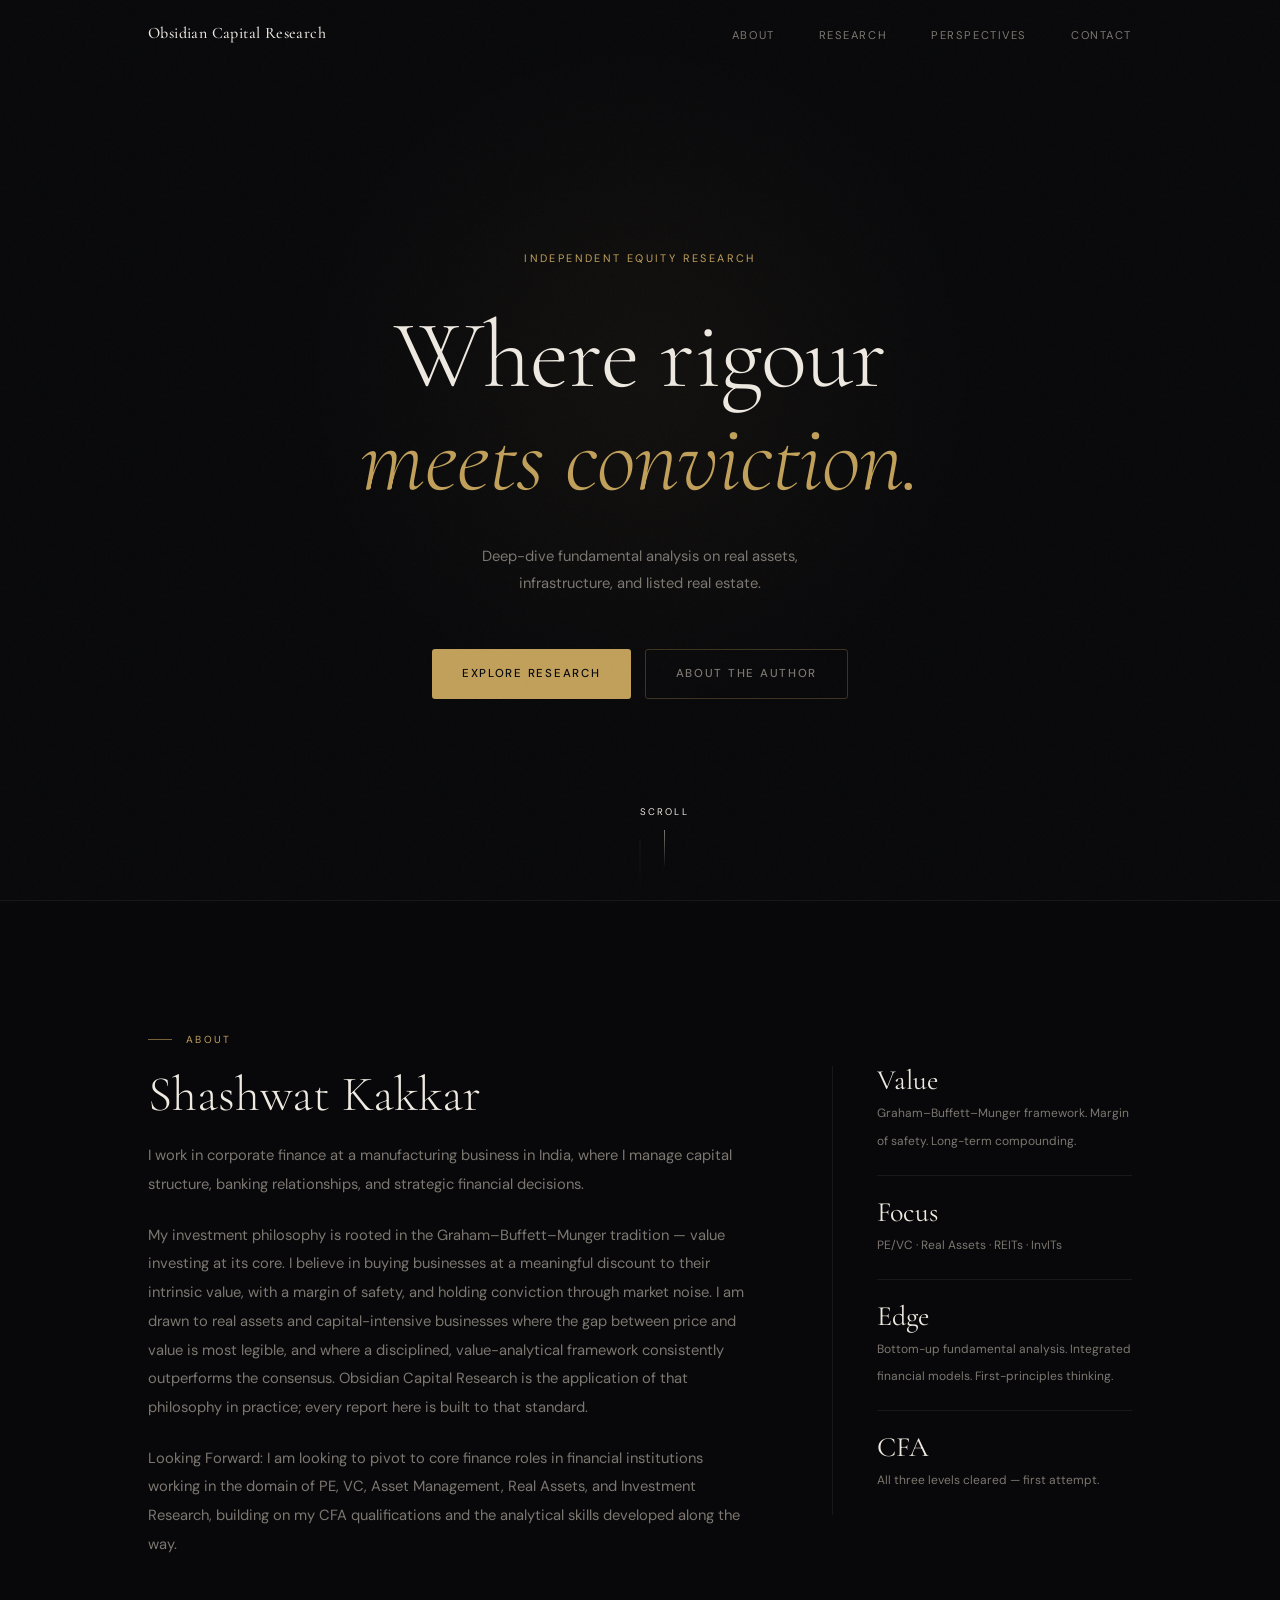
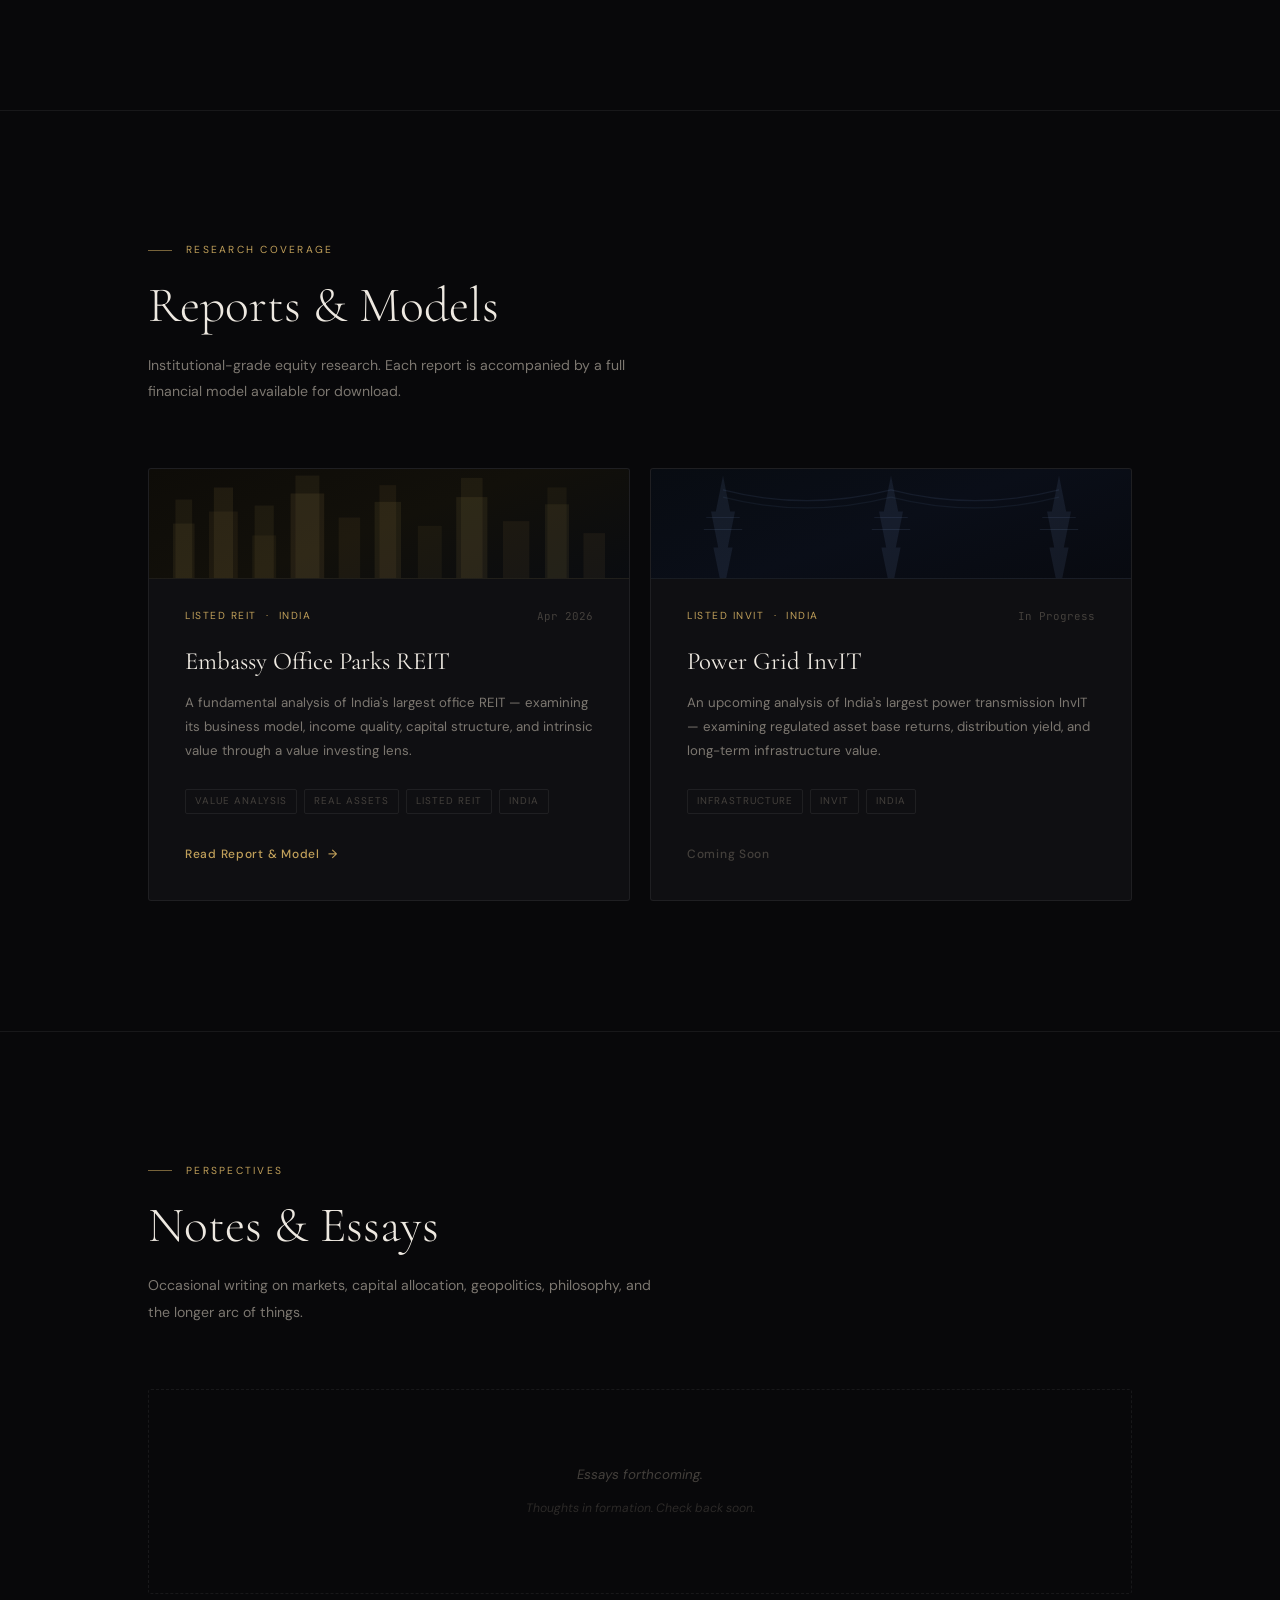
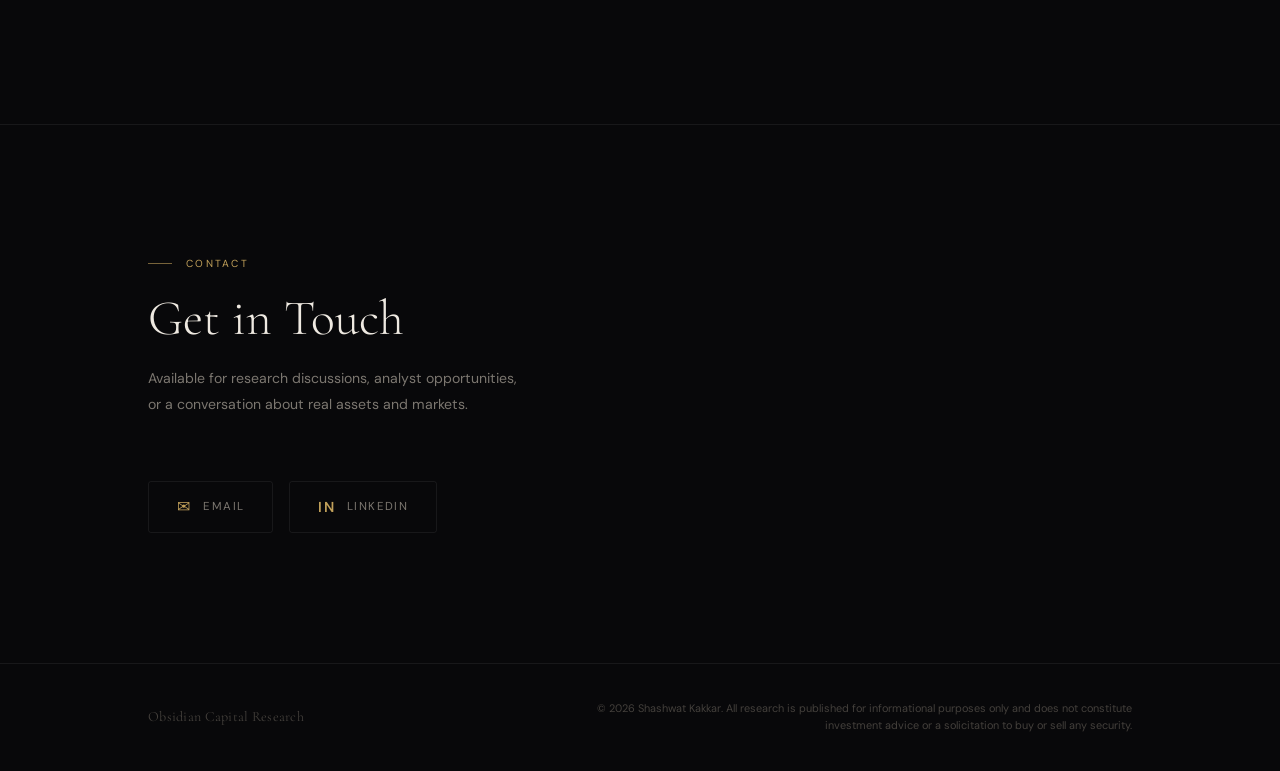
==== commit 0f5e9585: "Update index.html" ====
--- a/index.html
+++ b/index.html
@@ -79,10 +79,10 @@
           I work in corporate finance at a manufacturing business in India, where I manage capital structure, banking relationships, and strategic financial decisions.
         </p>
         <p>
-          My investment philosophy is rooted in the Graham–Buffett–Munger tradition — value investing at its core. I believe in buying businesses at a meaningful discount to their intrinsic value, with a margin of safety, and holding conviction through market noise. I am drawn to real assets and capital-intensive businesses where the gap between price and value is most legible, and where a disciplined, bottom-up analytical framework consistently outperforms the consensus. Obsidian Capital Research is the application of that philosophy in practice — every report here is built to that standard.
+          My investment philosophy is rooted in the Graham–Buffett–Munger tradition — value investing at its core. I believe in buying businesses at a meaningful discount to their intrinsic value, with a margin of safety, and holding conviction through market noise. I am drawn to real assets and capital-intensive businesses where the gap between price and value is most legible, and where a disciplined, value-analytical framework consistently outperforms the consensus. Obsidian Capital Research is the application of that philosophy in practice; every report here is built to that standard.
         </p>
         <p>
-          <strong style="color: var(--text-primary); font-weight: 500;">Looking Forward —</strong> I am looking to pivot to core finance roles in financial institutions working in the domain of PE, VC, Asset Management, Real Assets, and Investment Research, building on my CFA qualifications and the analytical skills developed along the way.
+          Looking Forward: I am looking to pivot to core finance roles in financial institutions working in the domain of PE, VC, Asset Management, Real Assets, and Investment Research, building on my CFA qualifications and the analytical skills developed along the way.
         </p>
       </div>
       <div class="about-credentials reveal reveal-delay-2">
@@ -92,7 +92,7 @@
         </div>
         <div class="credential-item">
           <span class="credential-value">Focus</span>
-          <span class="credential-label">Real Assets · REITs · InvITs · Infrastructure</span>
+          <span class="credential-label">PE/VC · Real Assets · REITs · InvITs</span>
         </div>
         <div class="credential-item">
           <span class="credential-value">Edge</span>
@@ -100,7 +100,7 @@
         </div>
         <div class="credential-item">
           <span class="credential-value">CFA</span>
-          <span class="credential-label">All three levels cleared — first attempt. (April 2026)</span>
+          <span class="credential-label">All three levels cleared — first attempt.</span>
         </div>
       </div>
     </div>
@@ -161,7 +161,7 @@
           <span class="tag">India</span>
         </div>
         <div class="card-cta">
-          Read Report <span class="arrow">→</span>
+          Read Report & Model <span class="arrow">→</span>
         </div>
       </a>
 
@@ -239,12 +239,12 @@
     </p>
     <div class="contact-links reveal">
       <!-- UPDATE: Replace with your actual email address -->
-      <a href="mailto:shashwat@obsidian-capital-research.com" class="contact-link">
+      <a href="mailto:shashwatkakkar70.sk@gmail.com" class="contact-link">
         <span class="contact-icon" aria-hidden="true">✉</span>
         <span>Email</span>
       </a>
       <!-- UPDATE: Verify your LinkedIn URL slug below -->
-      <a href="https://www.linkedin.com/in/shashwat-kakkar" target="_blank" rel="noopener noreferrer" class="contact-link">
+      <a href="https://www.linkedin.com/in/shashwat0704/" target="_blank" rel="noopener noreferrer" class="contact-link">
         <span class="contact-icon" aria-hidden="true" style="font-family: var(--font-body); font-weight:600; font-size:0.9rem;">in</span>
         <span>LinkedIn</span>
       </a>
--- a/style.css
+++ b/style.css
@@ -577,6 +577,26 @@
   max-width: 580px;
   text-align: right;
   line-height: 1.6;
+}
+
+/* ---- Card Visual Header ---- */
+.card-visual {
+  margin: -36px -36px 28px;
+  height: 110px;
+  border-radius: var(--radius) var(--radius) 0 0;
+  overflow: hidden;
+  position: relative;
+  border-bottom: 1px solid var(--border);
+}
+.card-visual-svg {
+  width: 100%;
+  height: 100%;
+}
+.card-visual--embassy {
+  background: linear-gradient(160deg, #0e0c08 0%, #12100a 50%, #0a0c10 100%);
+}
+.card-visual--powergrid {
+  background: linear-gradient(160deg, #080c12 0%, #0a0e18 50%, #080a10 100%);
 }
 
 /* ---- Responsive ---- */
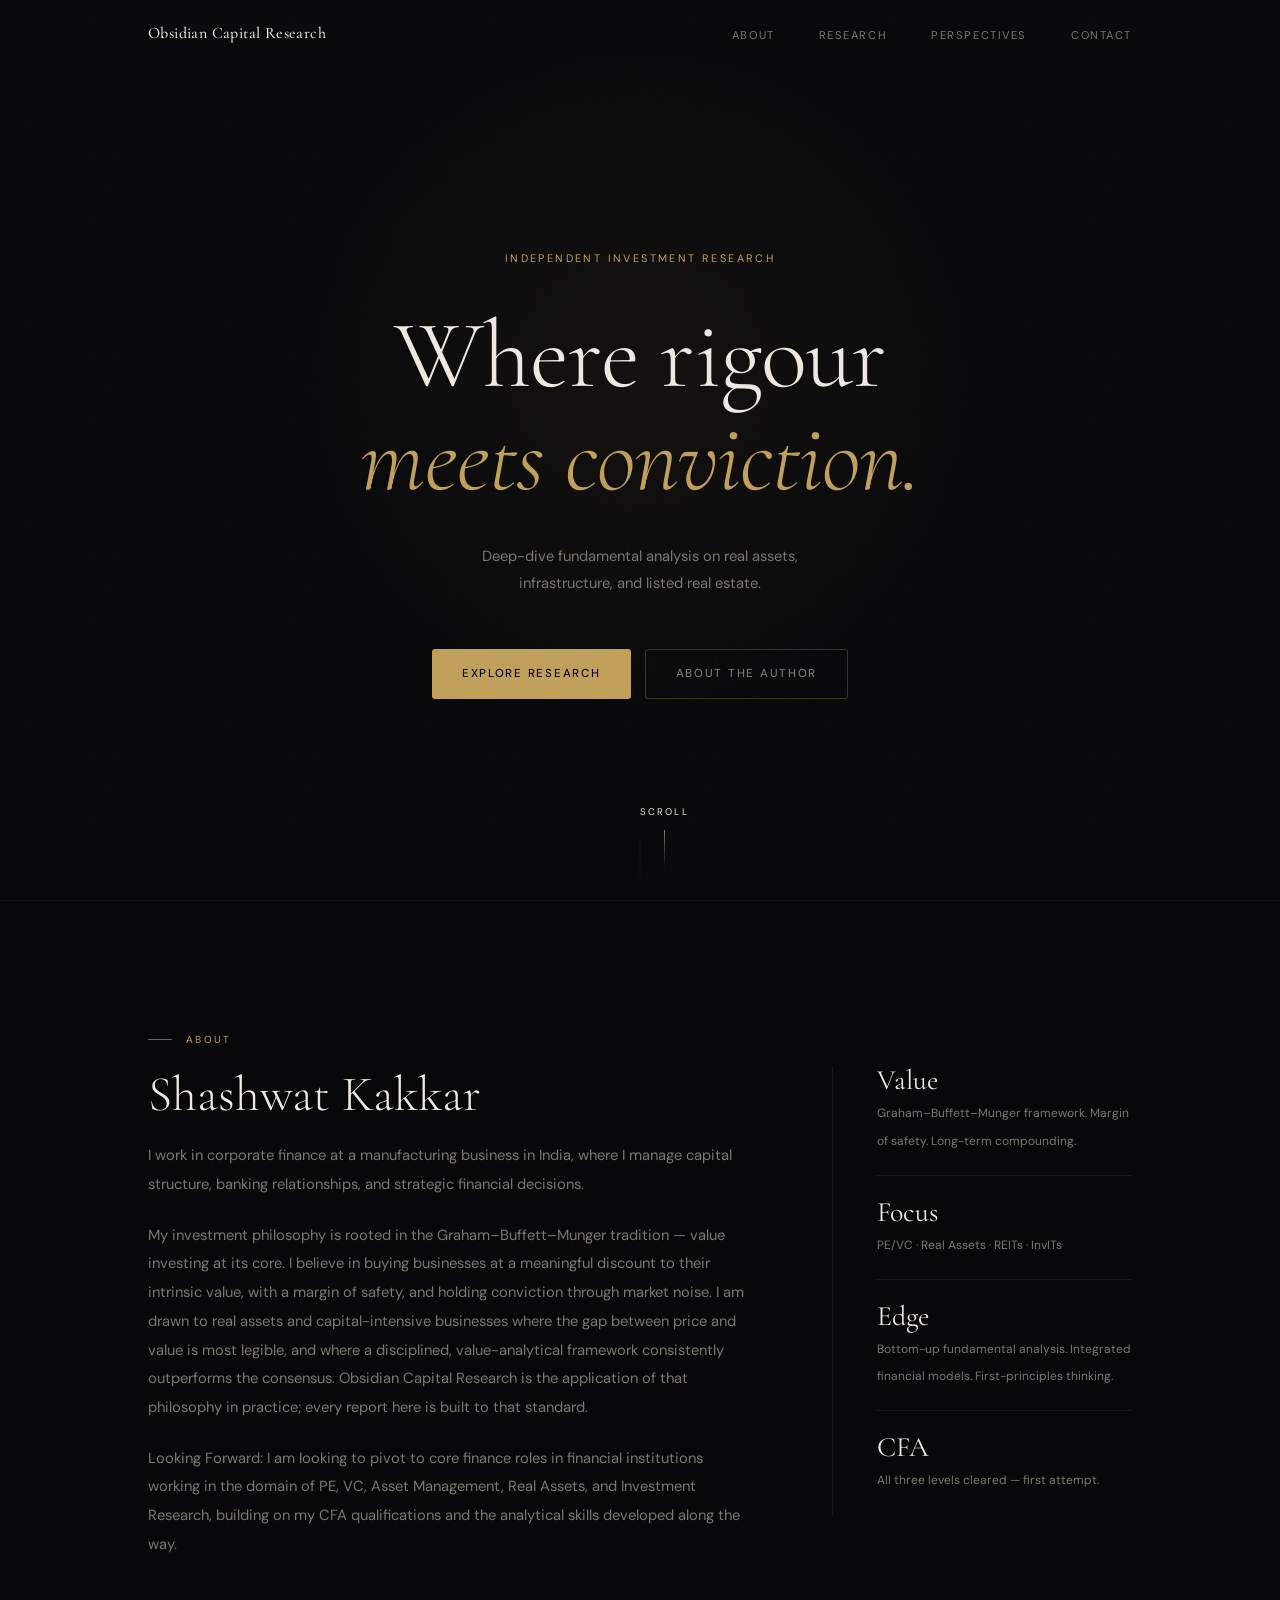
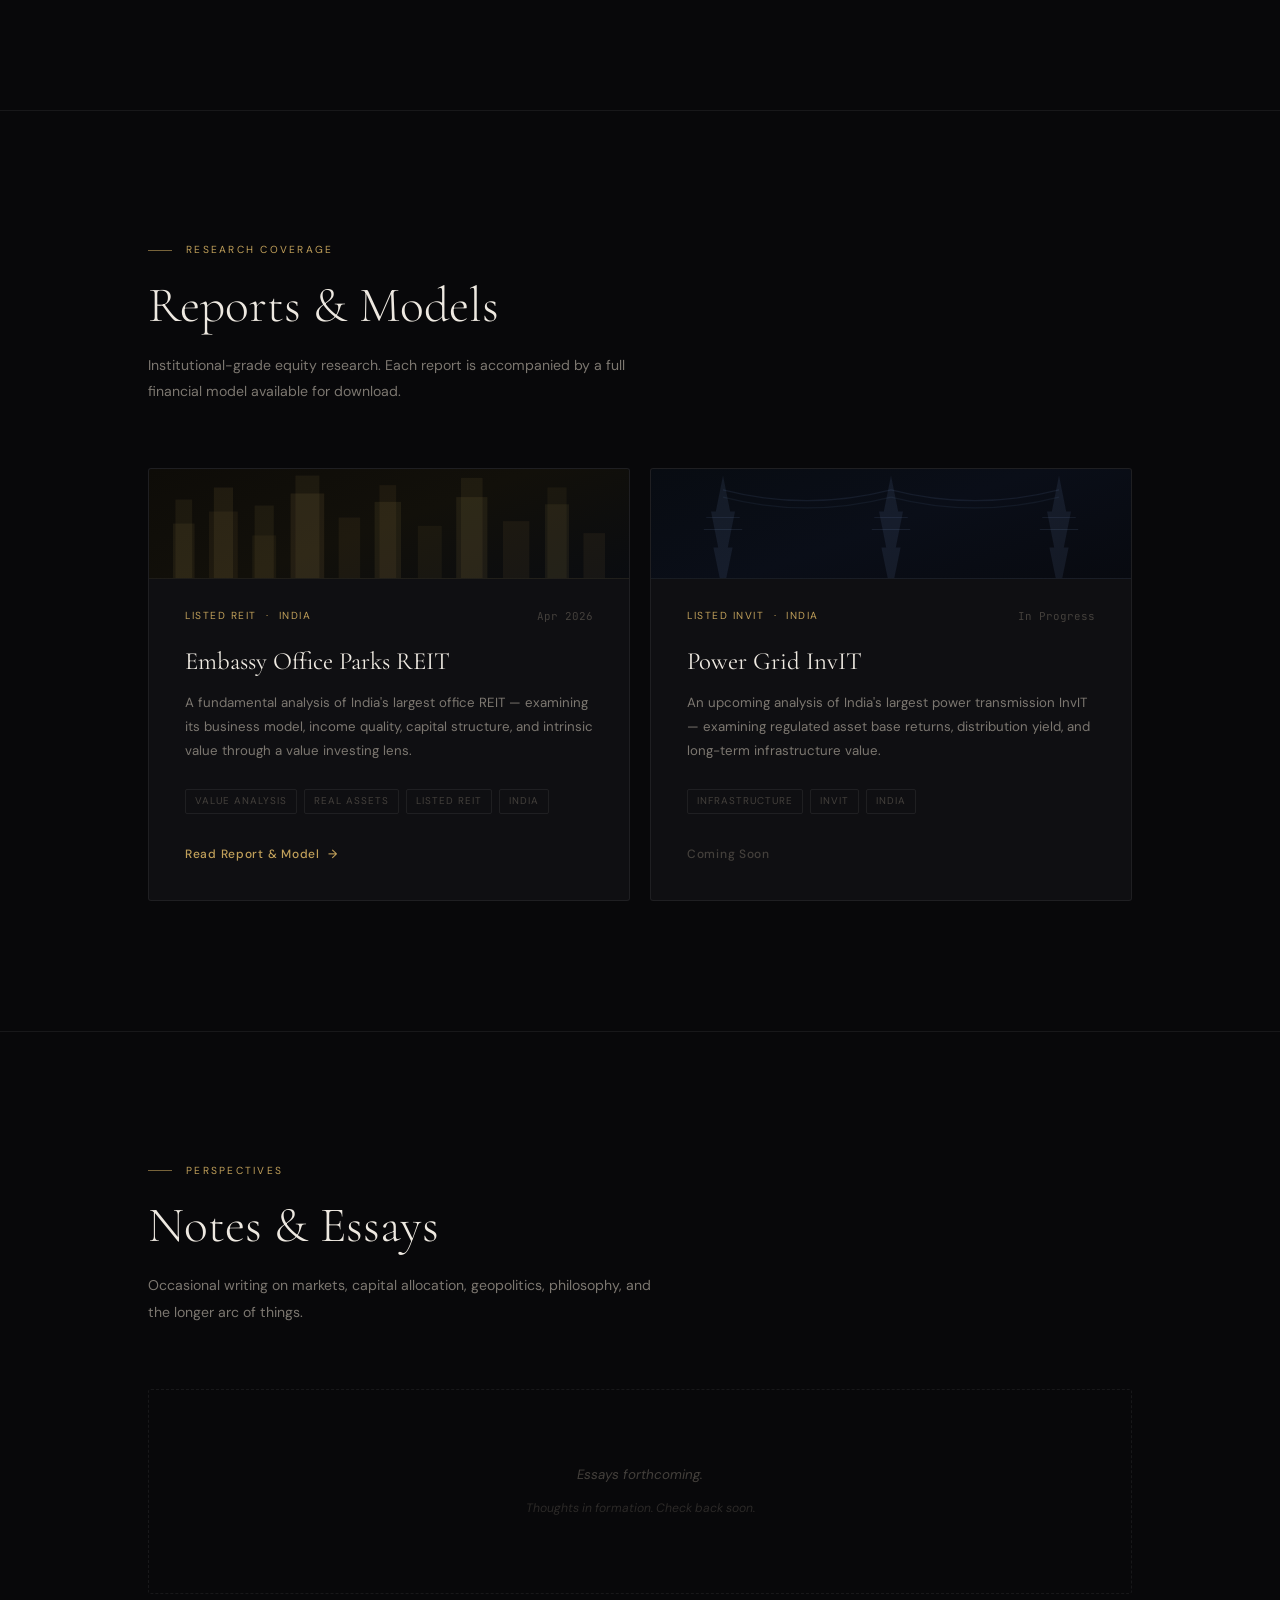
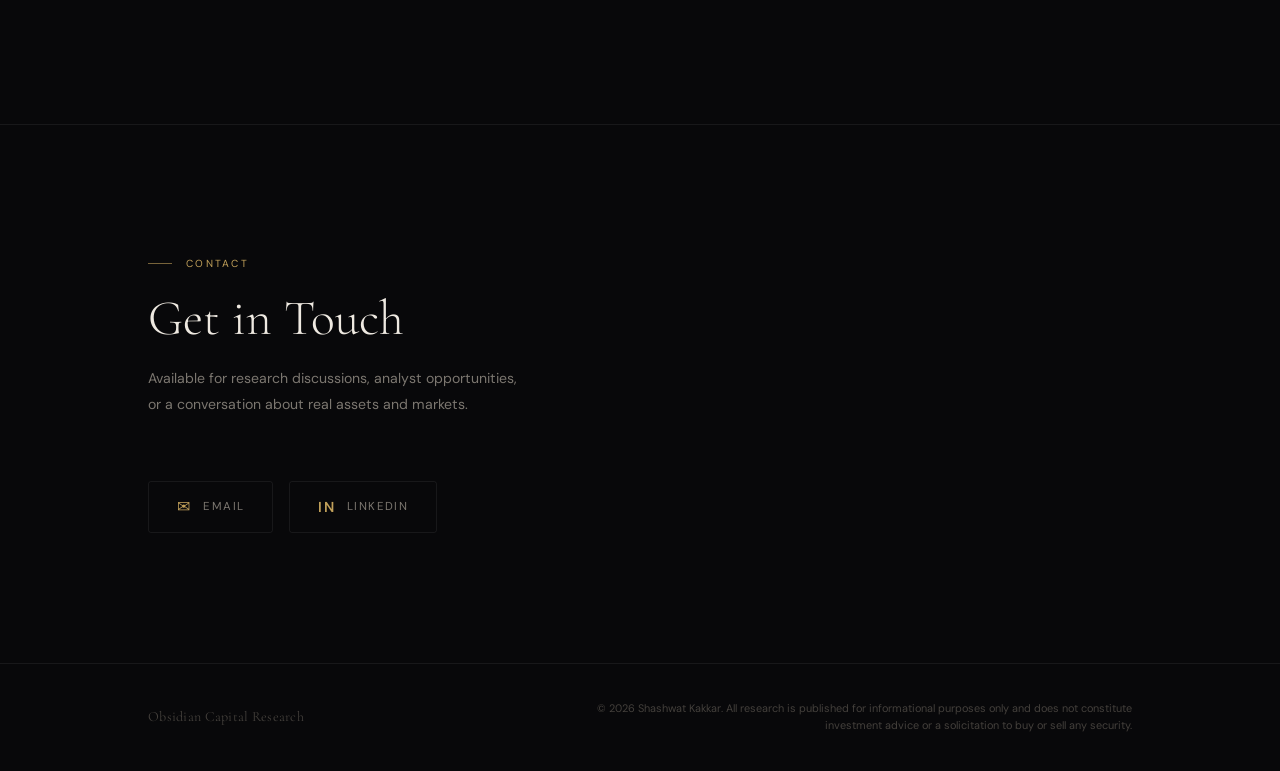
==== commit 655039f3: "Update index.html" ====
--- a/index.html
+++ b/index.html
@@ -3,9 +3,9 @@
 <head>
   <meta charset="UTF-8" />
   <meta name="viewport" content="width=device-width, initial-scale=1.0" />
-  <title>Obsidian Capital Research | Independent Equity Research</title>
-  <meta name="description" content="Independent, institutional-grade equity research on real assets, infrastructure, and listed real estate. By Shashwat Kakkar, CFA." />
-  <meta name="author" content="Shashwat Kakkar, CFA" />
+  <title>Obsidian Capital Research | Independent Investment Research</title>
+  <meta name="description" content="Independent, institutional-grade equity research on real assets, infrastructure, and real estate. By Shashwat Kakkar" />
+  <meta name="author" content="Shashwat Kakkar" />
   <!-- Open Graph -->
   <meta property="og:title" content="Obsidian Capital Research" />
   <meta property="og:description" content="Independent equity research on real assets, infrastructure, and listed real estate." />
@@ -50,7 +50,7 @@
 
 <!-- ======================== HERO ======================== -->
 <section id="hero" aria-label="Introduction">
-  <p class="hero-eyebrow fade-in">Independent Equity Research</p>
+  <p class="hero-eyebrow fade-in">Independent Investment Research</p>
   <h1 class="hero-title fade-in delay-1">
     Where rigour<br>
     <em>meets conviction.</em>
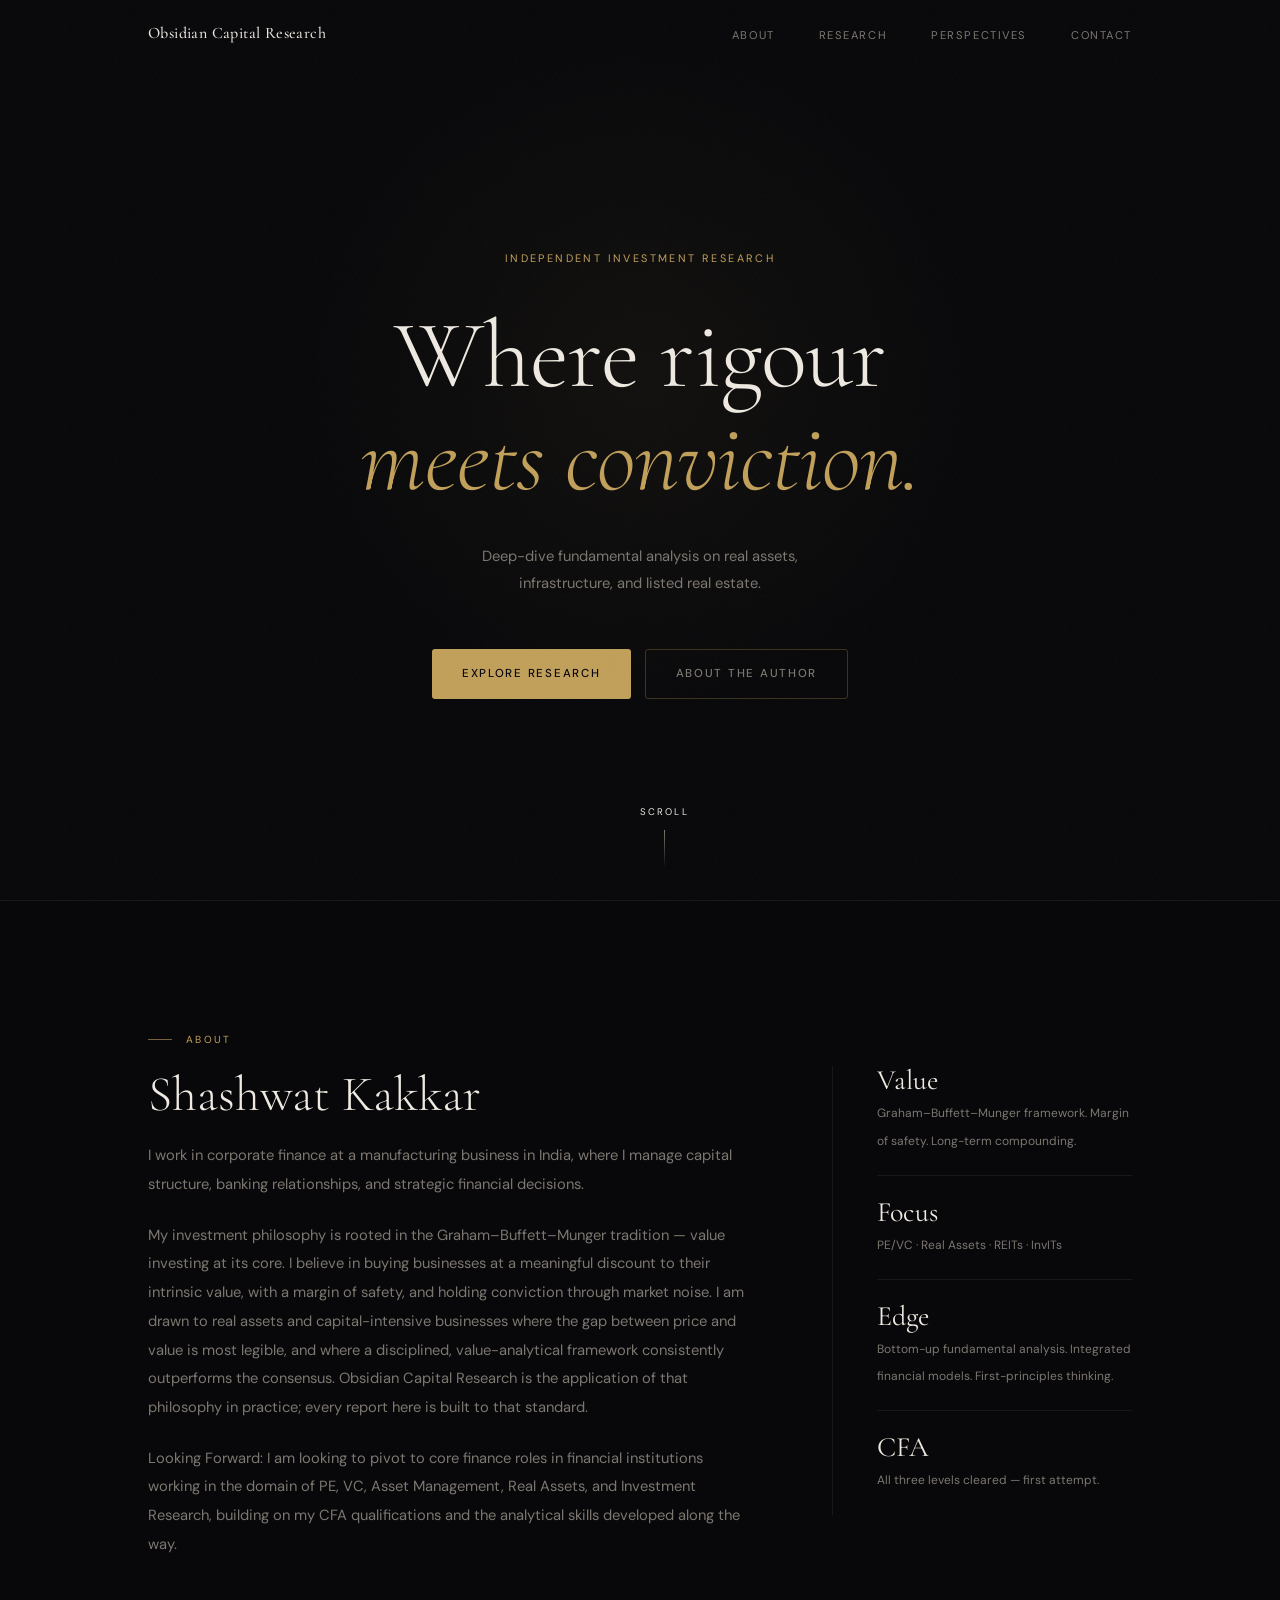
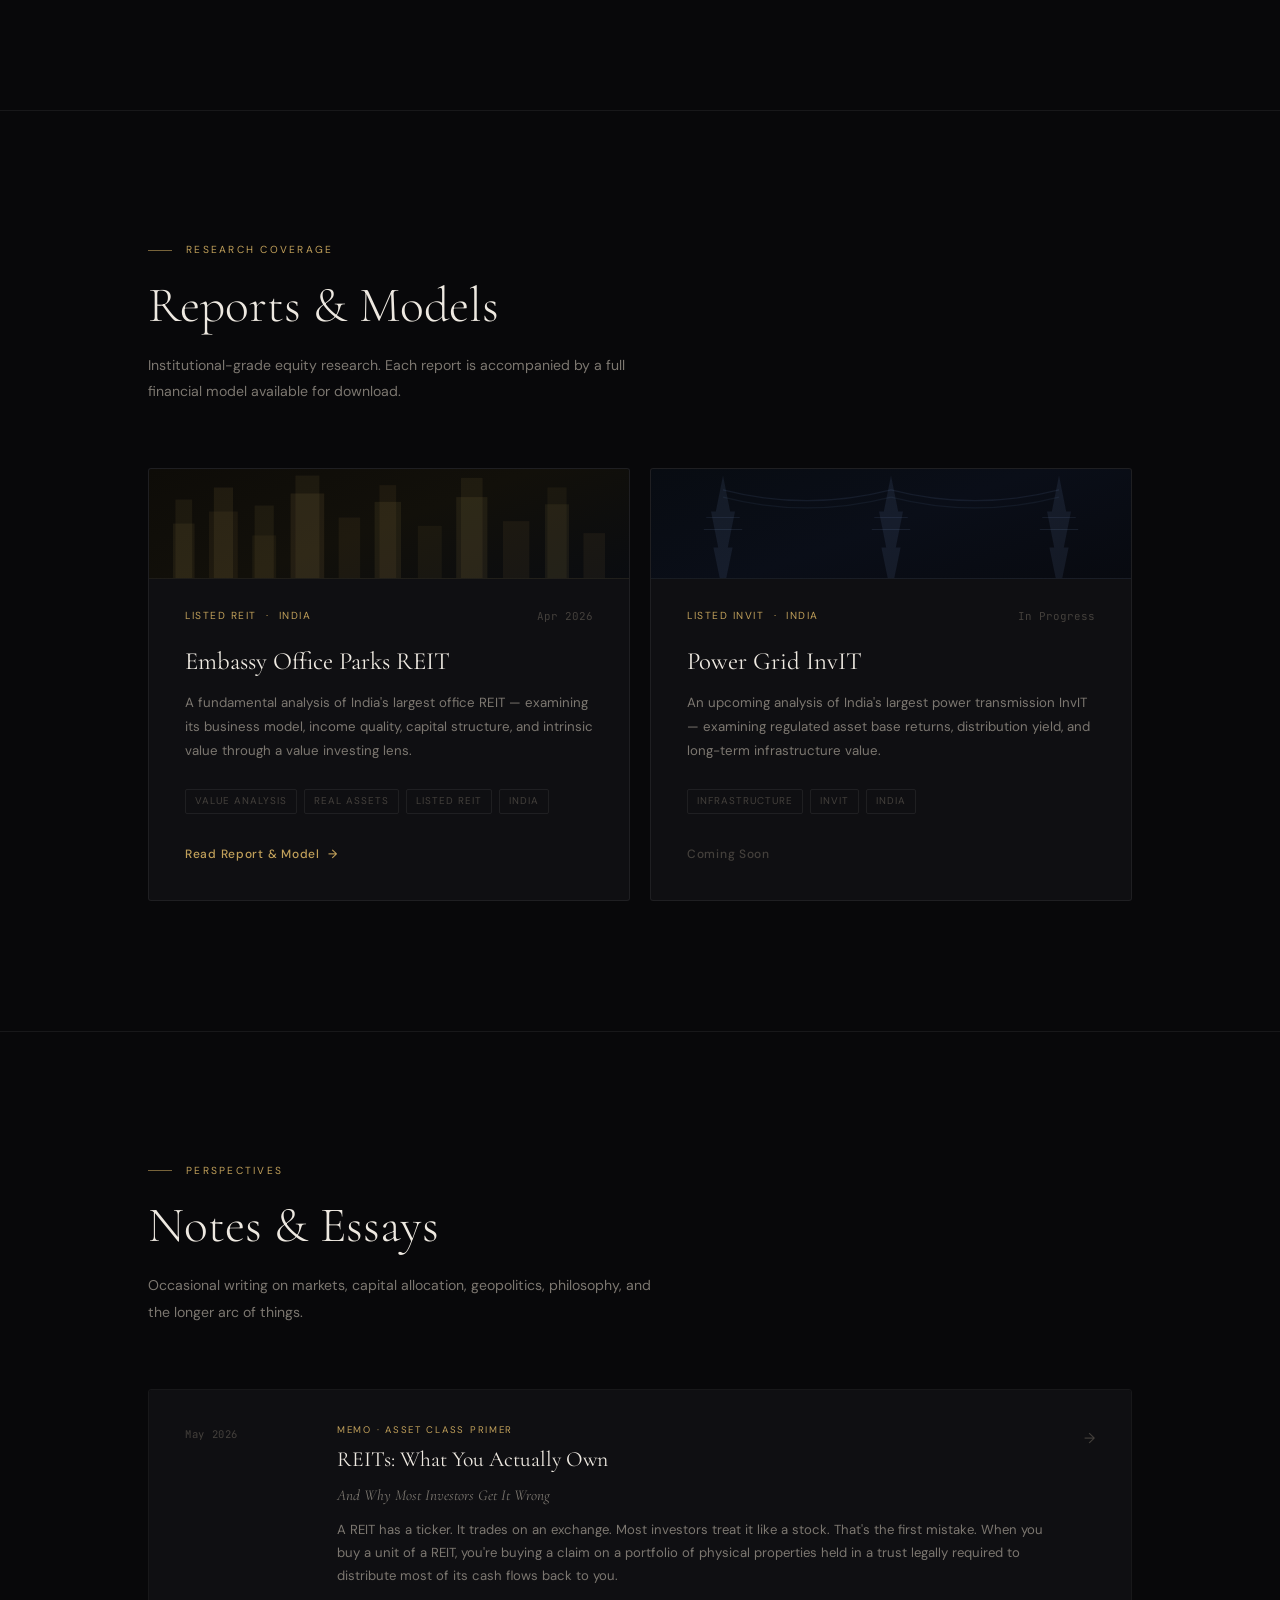
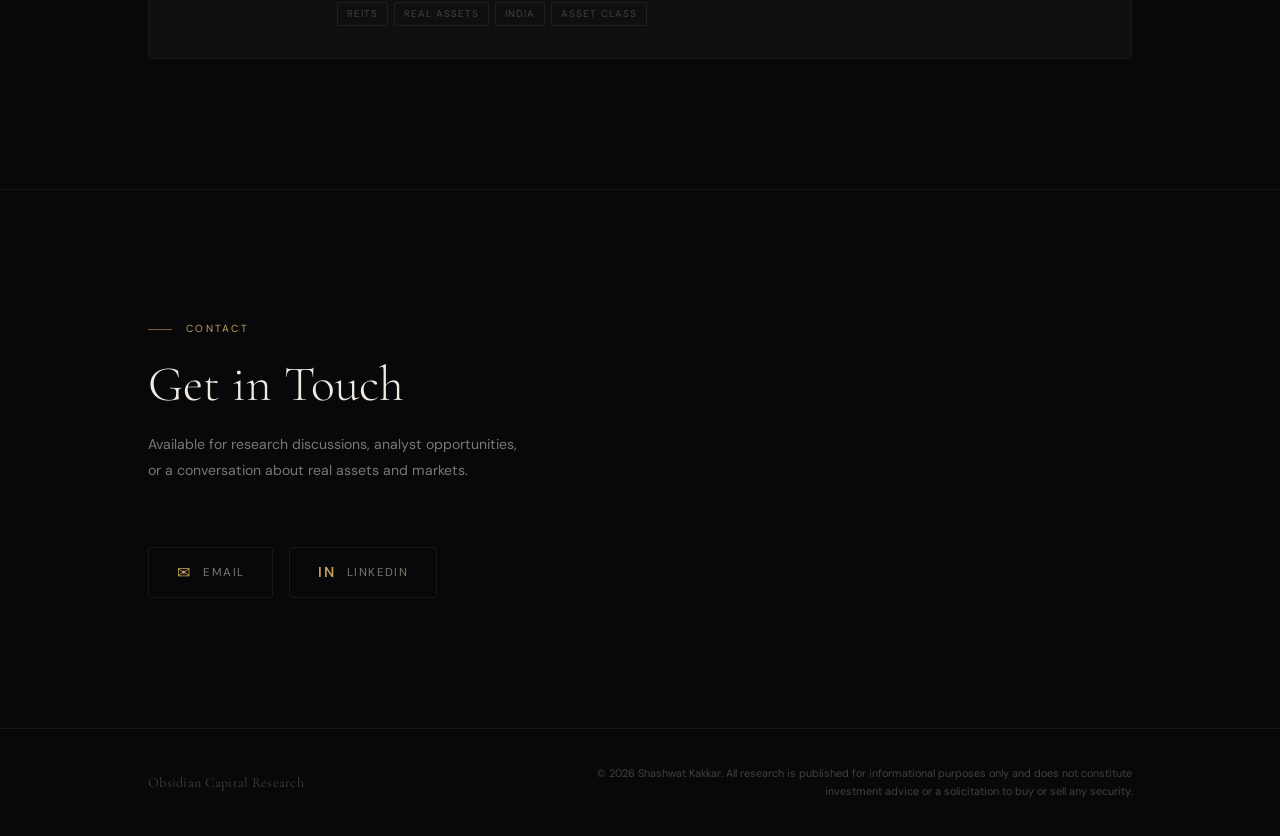
==== commit 95481193: "Add Perspectives section with first memo: REITs: What You Actually Own - memo-reit-may2026.html: ful" ====
--- a/index.html
+++ b/index.html
@@ -221,9 +221,27 @@
     <p class="section-sub reveal">
       Occasional writing on markets, capital allocation, geopolitics, philosophy, and the longer arc of things.
     </p>
-    <div class="blog-placeholder reveal">
-      <p>Essays forthcoming.</p>
-      <p style="margin-top:8px; font-size:0.76rem; opacity:0.6;">Thoughts in formation. Check back soon.</p>
+    <div class="memo-grid reveal">
+
+      <a href="memo-reit-may2026.html" class="memo-card">
+        <span class="memo-card-date">May 2026</span>
+        <div class="memo-card-body">
+          <p class="memo-card-type">Memo · Asset Class Primer</p>
+          <h3 class="memo-card-title">REITs: What You Actually Own</h3>
+          <p class="memo-card-subtitle">And Why Most Investors Get It Wrong</p>
+          <p class="memo-card-excerpt">
+            A REIT has a ticker. It trades on an exchange. Most investors treat it like a stock. That's the first mistake. When you buy a unit of a REIT, you're buying a claim on a portfolio of physical properties held in a trust legally required to distribute most of its cash flows back to you.
+          </p>
+          <div class="memo-card-tags">
+            <span class="tag">REITs</span>
+            <span class="tag">Real Assets</span>
+            <span class="tag">India</span>
+            <span class="tag">Asset Class</span>
+          </div>
+        </div>
+        <span class="memo-card-arrow" aria-hidden="true">→</span>
+      </a>
+
     </div>
   </div>
 </section>
--- a/style.css
+++ b/style.css
@@ -232,17 +232,6 @@
   background: radial-gradient(ellipse at center, rgba(193,160,90,0.055) 0%, transparent 68%);
   pointer-events: none;
 }
-/* Subtle bottom separator */
-#hero::after {
-  content: '';
-  position: absolute;
-  bottom: 0;
-  left: 50%;
-  transform: translateX(-50%);
-  width: 1px;
-  height: 60px;
-  background: linear-gradient(to bottom, var(--border), transparent);
-}
 
 .hero-eyebrow {
   font-size: 0.68rem;
@@ -511,16 +500,92 @@
 a.research-card:hover .arrow { transform: translateX(5px); }
 .card-cta.muted { color: var(--text-muted); }
 
-/* ---- Perspectives / Blog ---- */
-.blog-placeholder {
-  border: 1px dashed var(--border);
+/* ---- Perspectives / Memos ---- */
+.memo-grid {
+  display: flex;
+  flex-direction: column;
+  gap: 1px;
+  border: 1px solid var(--border);
   border-radius: var(--radius);
-  padding: 72px 48px;
-  text-align: center;
+  overflow: hidden;
+}
+.memo-card {
+  display: grid;
+  grid-template-columns: 120px 1fr auto;
+  align-items: start;
+  gap: 32px;
+  padding: 32px 36px;
+  background: var(--bg-surface);
+  border-bottom: 1px solid var(--border);
+  transition: background 0.25s ease;
+  text-decoration: none;
+  color: inherit;
+}
+.memo-card:last-child { border-bottom: none; }
+.memo-card:hover { background: var(--bg-elevated); }
+.memo-card-date {
+  font-family: var(--font-mono);
+  font-size: 0.66rem;
   color: var(--text-muted);
-  font-size: 0.84rem;
+  letter-spacing: 0.06em;
+  padding-top: 4px;
+  white-space: nowrap;
+}
+.memo-card-body { min-width: 0; }
+.memo-card-type {
+  font-size: 0.6rem;
+  letter-spacing: 0.18em;
+  text-transform: uppercase;
+  color: var(--accent);
+  margin-bottom: 8px;
+}
+.memo-card-title {
+  font-family: var(--font-display);
+  font-size: 1.35rem;
+  font-weight: 400;
+  color: var(--text-primary);
+  line-height: 1.25;
+  margin-bottom: 10px;
+}
+.memo-card-subtitle {
+  font-family: var(--font-display);
+  font-size: 0.95rem;
   font-style: italic;
-  line-height: 2;
+  color: var(--text-secondary);
+  margin-bottom: 10px;
+}
+.memo-card-excerpt {
+  font-size: 0.82rem;
+  color: var(--text-secondary);
+  line-height: 1.75;
+}
+.memo-card-tags {
+  display: flex;
+  flex-wrap: wrap;
+  gap: 6px;
+  margin-top: 14px;
+}
+.memo-card-arrow {
+  font-size: 0.9rem;
+  color: var(--text-muted);
+  padding-top: 4px;
+  transition: transform 0.22s ease, color 0.22s ease;
+  flex-shrink: 0;
+}
+.memo-card:hover .memo-card-arrow {
+  transform: translateX(4px);
+  color: var(--accent);
+}
+
+@media (max-width: 880px) {
+  .memo-card { grid-template-columns: 1fr auto; gap: 16px 24px; padding: 24px 28px; }
+  .memo-card-date { grid-column: 1; grid-row: 1; }
+  .memo-card-body { grid-column: 1; grid-row: 2; }
+  .memo-card-arrow { grid-column: 2; grid-row: 1 / 3; align-self: center; }
+}
+@media (max-width: 600px) {
+  .memo-card { grid-template-columns: 1fr; }
+  .memo-card-arrow { display: none; }
 }
 
 /* ---- Contact ---- */
